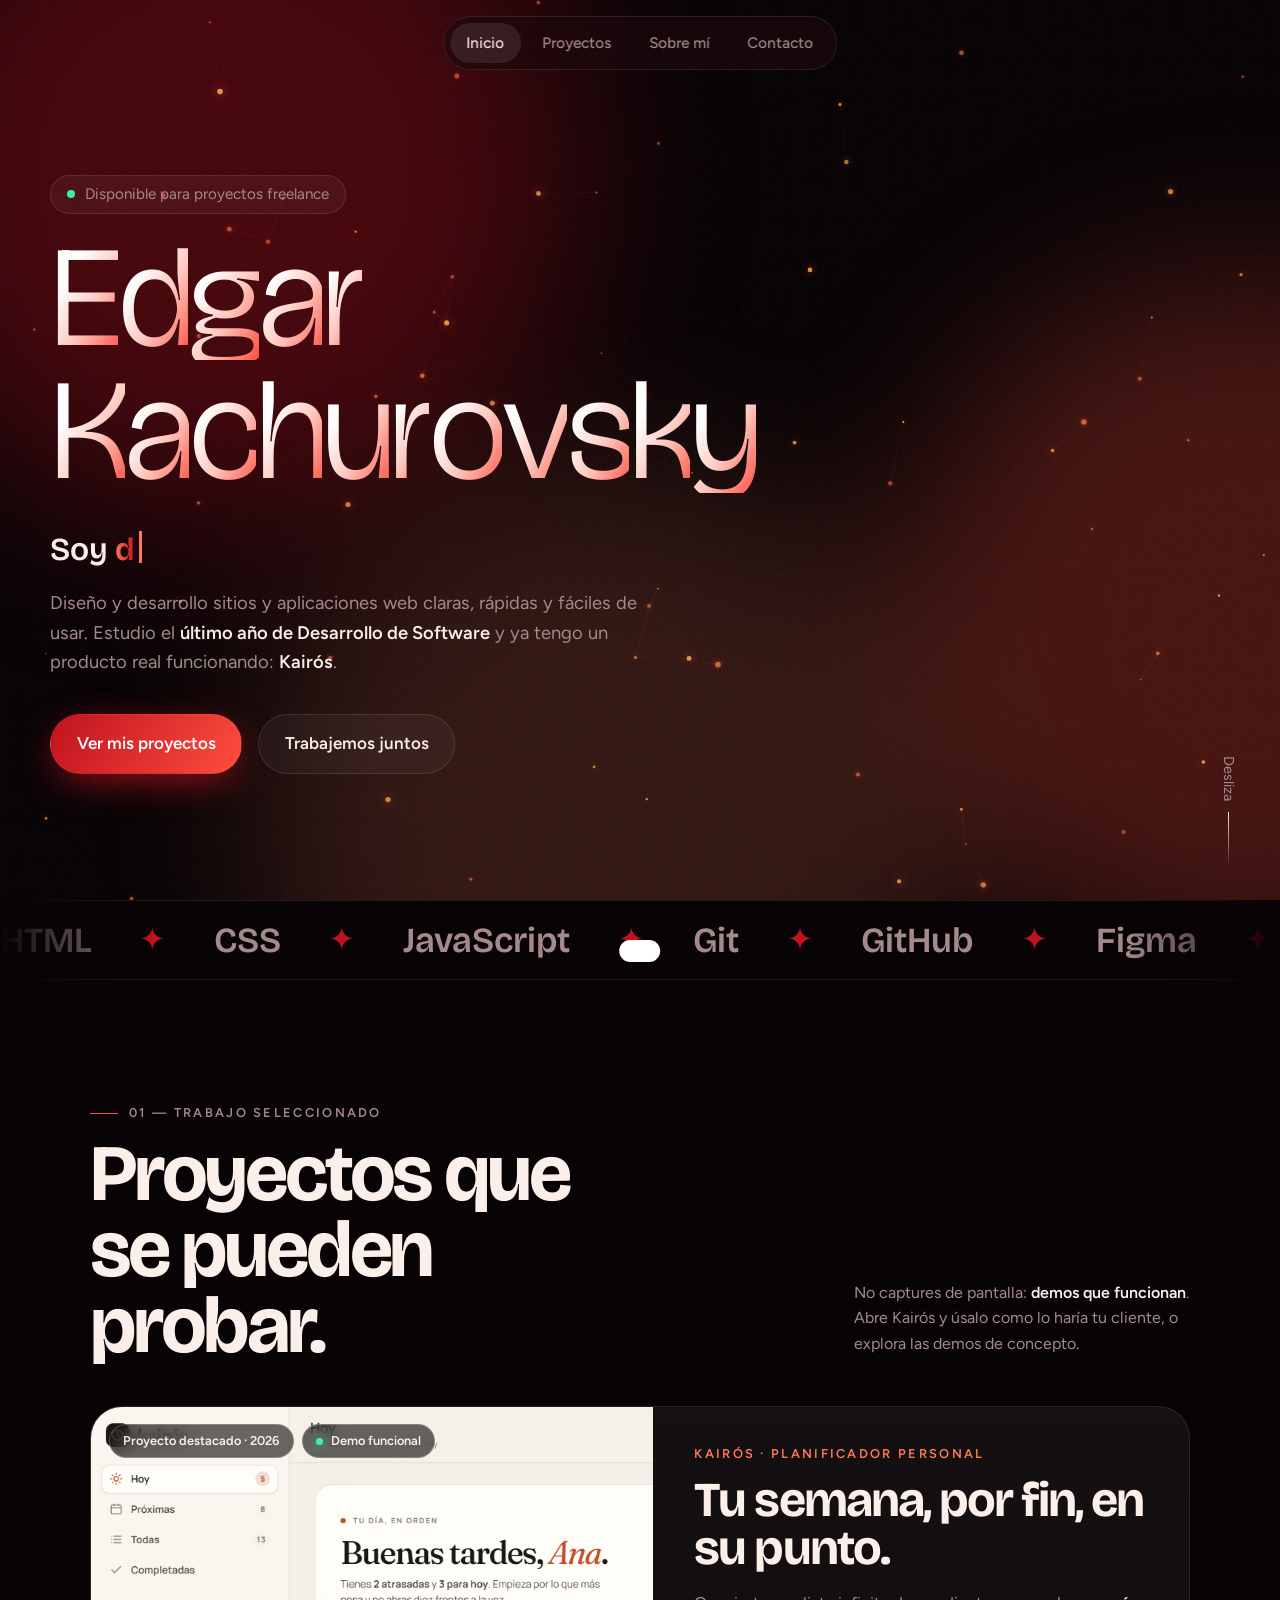
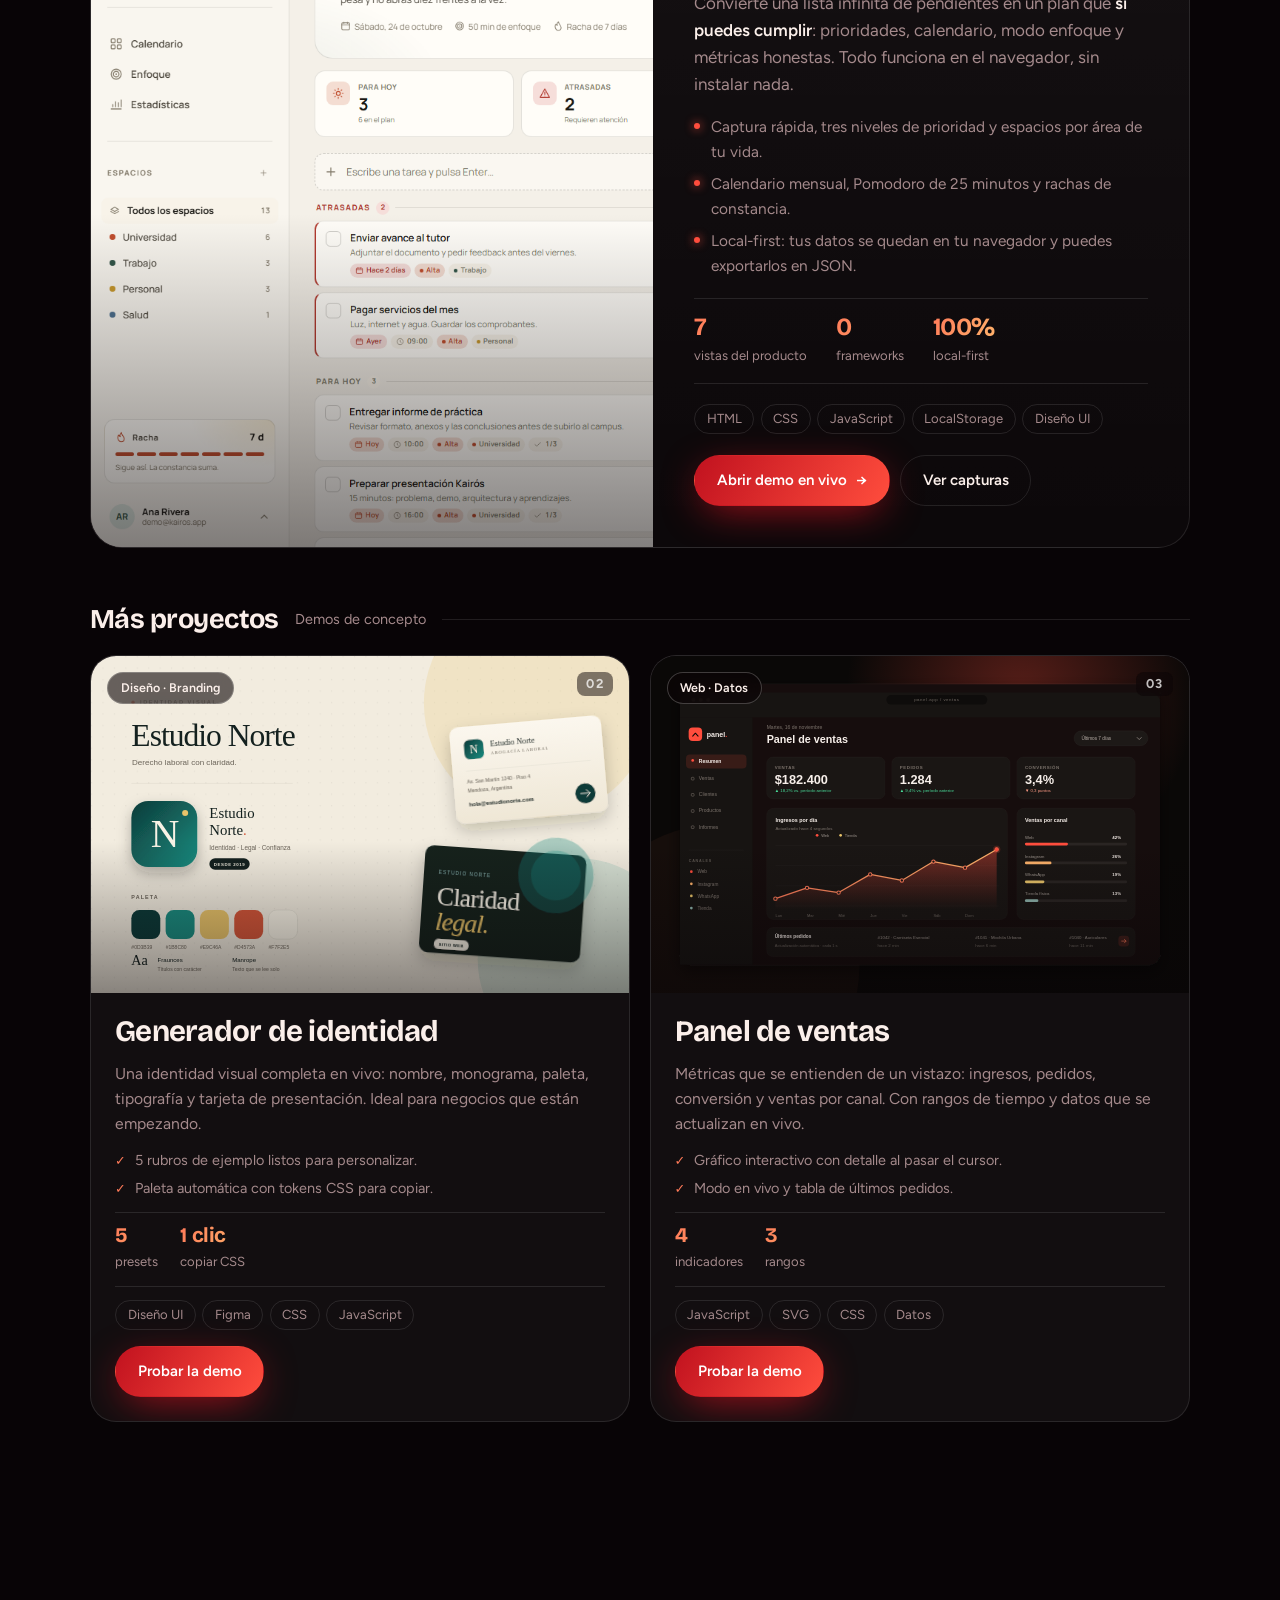
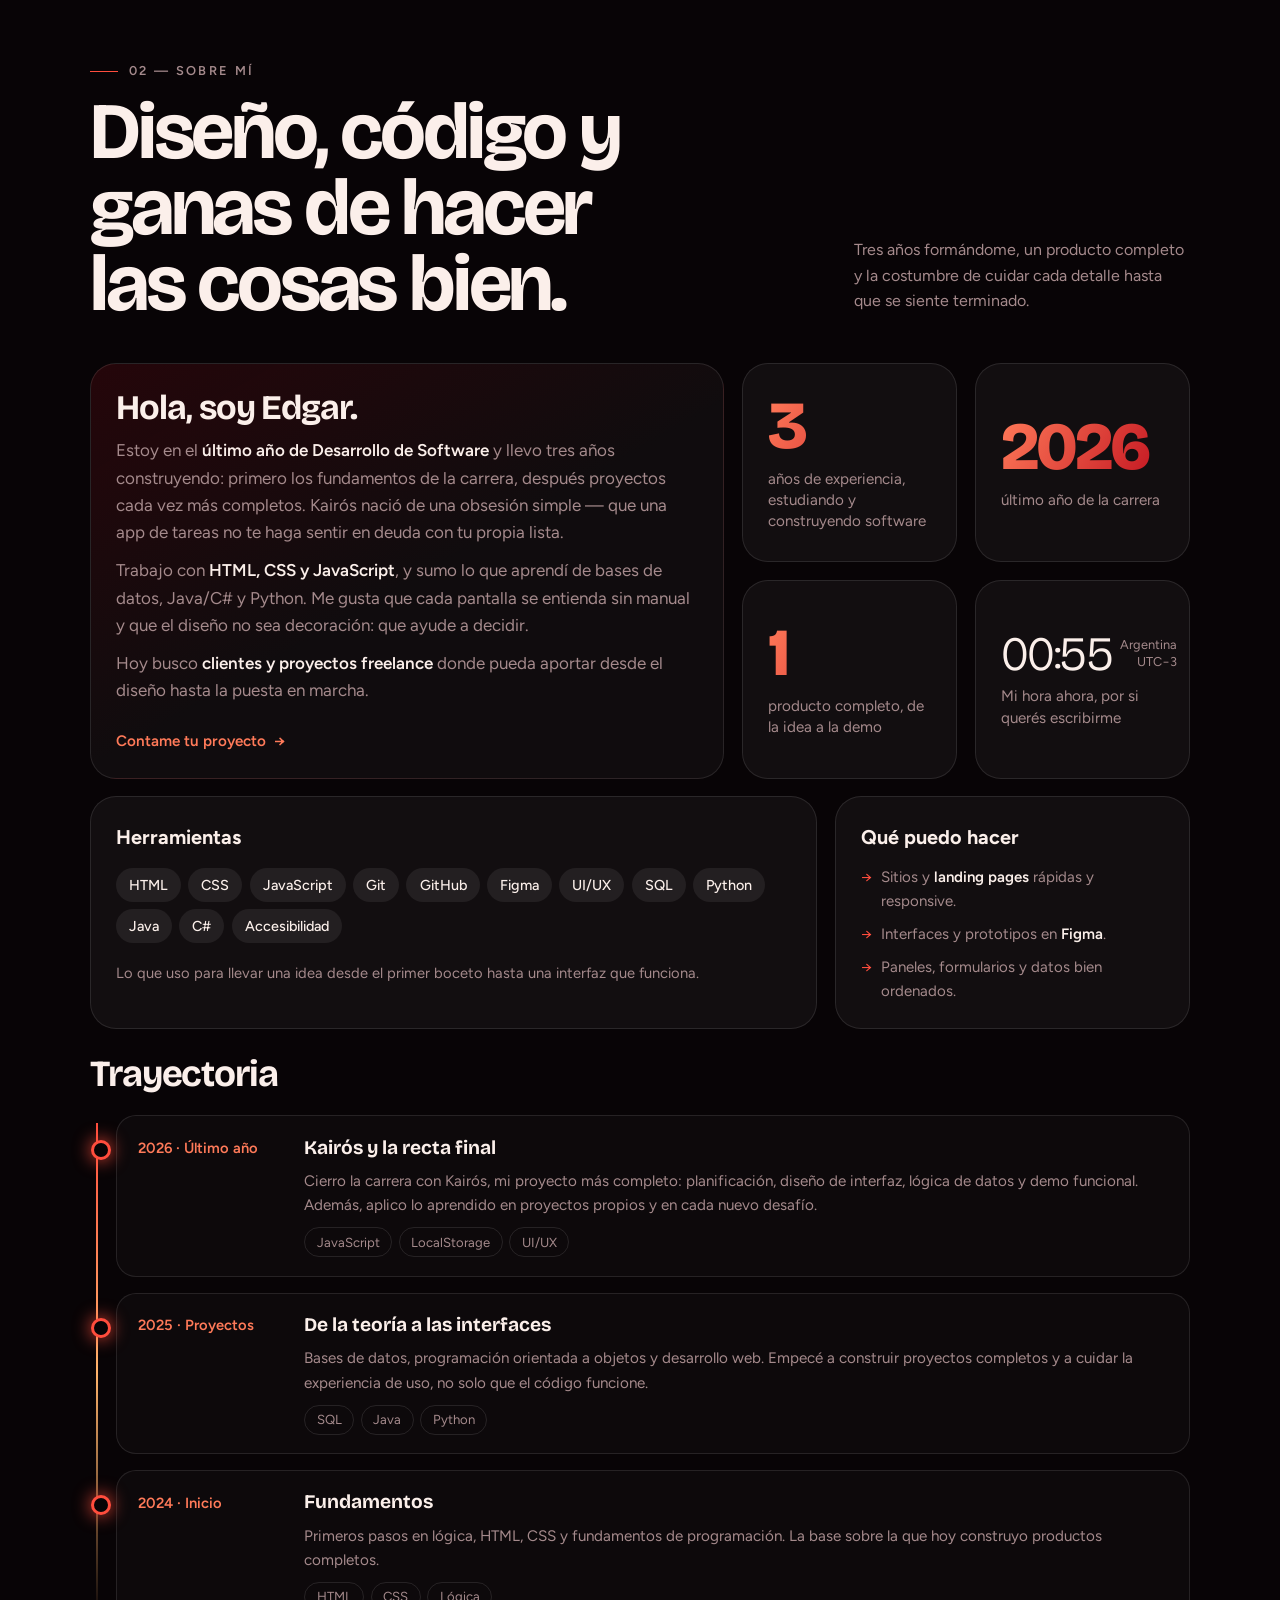
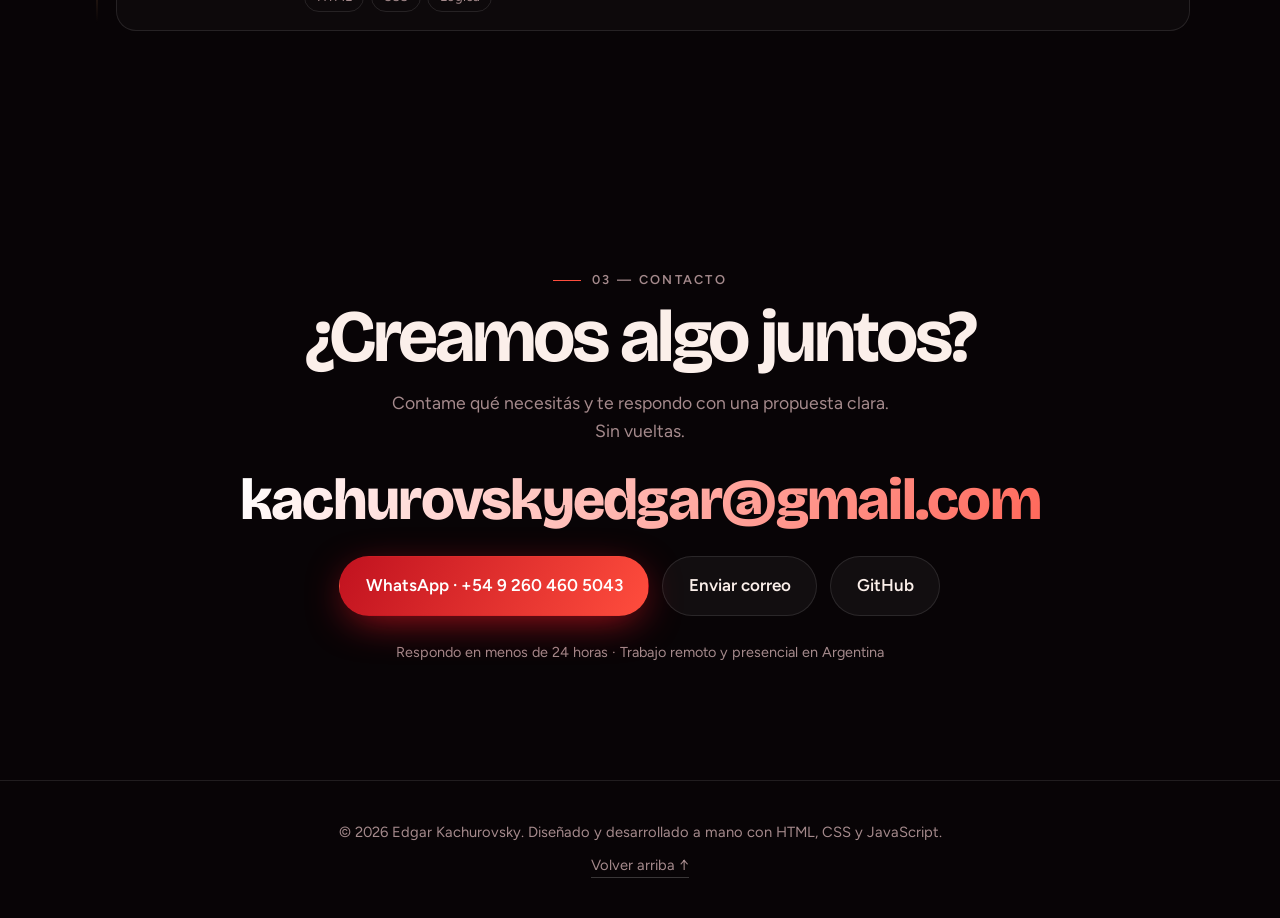
==== index.html @ 5ee9f829 "Portafolio de Edgar Kachurovsky con Kairos y demos interactivas" ====
<!DOCTYPE html>
<html lang="es">
<head>
<meta charset="utf-8">
<meta name="viewport" content="width=device-width, initial-scale=1">
<title>Edgar Kachurovsky — Desarrollo web y diseño de interfaces</title>
<meta name="description" content="Portafolio de Edgar Kachurovsky, estudiante del último año de Desarrollo de Software. Sitios, interfaces y productos web. Kairós: planificador personal con demo en vivo.">
<meta property="og:type" content="website">
<meta property="og:locale" content="es_AR">
<meta property="og:title" content="Edgar Kachurovsky — Desarrollo web y diseño de interfaces">
<meta property="og:description" content="Estudiante del último año de Desarrollo de Software. Kairós, un planificador personal con demo en vivo, y demos de diseño e interfaces.">
<meta name="twitter:card" content="summary_large_image">
<meta property="og:url" content="https://kachurovskyedgar.github.io/portafolio/">
<meta property="og:image" content="https://kachurovskyedgar.github.io/portafolio/proyectos/kairos/assets/img/app-hoy.png">
<meta property="og:image:alt" content="Captura de Kairós, el planificador personal de Edgar Kachurovsky">
<meta name="twitter:image" content="https://kachurovskyedgar.github.io/portafolio/proyectos/kairos/assets/img/app-hoy.png">
<link rel="canonical" href="https://kachurovskyedgar.github.io/portafolio/">
<link rel="icon" href="data:image/svg+xml,<svg xmlns=%22http://www.w3.org/2000/svg%22 viewBox=%220 0 100 100%22><text y=%22.9em%22 font-size=%2290%22>✦</text></svg>">
<link rel="preconnect" href="https://fonts.googleapis.com">
<link rel="preconnect" href="https://fonts.gstatic.com" crossorigin>
<link href="https://fonts.googleapis.com/css2?family=Bricolage+Grotesque:opsz,wght@12..96,200..800&family=Figtree:wght@400;500;600&display=swap" rel="stylesheet">
<script>document.documentElement.classList.add('js')</script>
<style>
:root{
  --bg:#080406; --ink:#FBEFEA; --muted:#A58A8C; --line:rgba(255,255,255,.1); --glass:rgba(255,255,255,.045);
  --violet:#C1121F; --coral:#FF4D3D; --cyan:#FF7A59; --amber:#FFB36B;
  --display:"Bricolage Grotesque",system-ui,sans-serif; --body:"Figtree",system-ui,sans-serif;
}
*{box-sizing:border-box;margin:0}
html{scroll-behavior:smooth}
body{background:var(--bg);color:var(--ink);font:400 1.0625rem/1.6 var(--body);-webkit-font-smoothing:antialiased;overflow-x:hidden}
a{color:inherit}
img{max-width:100%}
::selection{background:var(--violet);color:#fff}
:focus-visible{outline:2px solid var(--cyan);outline-offset:4px;border-radius:8px}
.wrap{max-width:1180px;margin:0 auto;padding:0 clamp(1.25rem,4vw,2.5rem)}

/* Fondo aurora que reacciona al ratón */
.aurora{position:fixed;inset:0;z-index:-1;overflow:hidden;pointer-events:none}
.aurora i{position:absolute;width:55vmax;height:55vmax;border-radius:50%;filter:blur(90px);opacity:.34;animation:drift 22s ease-in-out infinite alternate}
.aurora i:nth-child(1){background:var(--violet);top:-20%;left:-10%;translate:calc(var(--px,0)*40px) calc(var(--py,0)*40px)}
.aurora i:nth-child(2){background:var(--coral);top:30%;right:-25%;animation-delay:-7s;opacity:.26;translate:calc(var(--px,0)*-60px) calc(var(--py,0)*-30px)}
.aurora i:nth-child(3){background:var(--cyan);bottom:-30%;left:20%;animation-delay:-14s;opacity:.18}
@keyframes drift{to{transform:translate(8vw,-6vh) scale(1.15) rotate(30deg)}}
.grain{position:fixed;inset:0;z-index:50;pointer-events:none;opacity:.05;background-image:url("data:image/svg+xml,%3Csvg xmlns='http://www.w3.org/2000/svg' width='160' height='160'%3E%3Cfilter id='n'%3E%3CfeTurbulence baseFrequency='.9' numOctaves='2'/%3E%3C/filter%3E%3Crect width='100%25' height='100%25' filter='url(%23n)'/%3E%3C/svg%3E")}
#bar{position:fixed;top:0;left:0;height:3px;width:100%;transform-origin:0 50%;transform:scaleX(0);background:linear-gradient(90deg,var(--violet),var(--coral),var(--amber));z-index:60}
#bg{position:fixed;inset:0;width:100%;height:100%;z-index:-1;pointer-events:none}

/* Navegación */
nav{position:fixed;top:16px;left:50%;translate:-50% 0;z-index:40;display:flex;gap:.25rem;padding:.35rem;border-radius:99px;background:rgba(28,9,13,.65);backdrop-filter:blur(16px);border:1px solid var(--line)}
nav a{padding:.5rem 1.05rem;border-radius:99px;text-decoration:none;color:var(--muted);font-weight:500;font-size:.95rem;transition:color .2s,background .2s}
nav a:hover,nav a.on{color:var(--ink);background:rgba(255,255,255,.09)}

/* Hero */
.hero{min-height:100svh;display:flex;flex-direction:column;justify-content:center;padding:7rem 0 4rem}
.status{width:max-content;display:flex;align-items:center;gap:.6rem;padding:.4rem 1rem;border:1px solid var(--line);border-radius:99px;background:var(--glass);font-size:.95rem;color:var(--muted)}
.status i{width:8px;height:8px;border-radius:50%;background:#3DF2A1;animation:ping 2s infinite}
@keyframes ping{0%{box-shadow:0 0 0 0 rgba(61,242,161,.6)}100%{box-shadow:0 0 0 10px rgba(61,242,161,0)}}
.name{margin:1.5rem 0;font:300 clamp(3.2rem,11.2vw,10.5rem)/.85 var(--display);letter-spacing:-.05em;user-select:none}
.name .row{display:block;overflow:hidden;padding-bottom:.08em}
.name .ch{display:inline-block;font-variation-settings:"wght" 300;transform:translateY(105%);animation:up .9s cubic-bezier(.2,.9,.2,1) forwards;animation-delay:calc(var(--i)*55ms + .15s);background:linear-gradient(120deg,#fff 30%,#FFC9C0 60%,var(--coral));-webkit-background-clip:text;background-clip:text;color:transparent}
@keyframes up{to{transform:none}}
.role{font:600 clamp(1.25rem,3vw,2rem)/1.3 var(--display);min-height:1.4em}
.role em{font-style:normal;background:linear-gradient(90deg,var(--cyan),var(--violet));-webkit-background-clip:text;background-clip:text;color:transparent}
.role::after{content:"";display:inline-block;width:3px;height:1em;margin-left:4px;vertical-align:-.12em;background:var(--cyan);animation:blink 1s steps(2) infinite}
@keyframes blink{50%{opacity:0}}
.lead{max-width:38rem;margin-top:1rem;color:var(--muted);font-size:1.15rem}
.lead b{color:var(--ink);font-weight:600}
.cta{display:flex;flex-wrap:wrap;gap:1rem;margin-top:2.25rem}
.btn{display:inline-flex;align-items:center;justify-content:center;gap:.6rem;padding:.95rem 1.6rem;border-radius:99px;font:inherit;font-weight:600;text-decoration:none;border:1px solid var(--line);background:var(--glass);color:var(--ink);cursor:pointer;transition:background .25s,border-color .25s,filter .25s;will-change:transform}
.btn.main{background:linear-gradient(120deg,var(--violet),var(--coral));border-color:transparent;color:#fff;box-shadow:0 10px 40px -10px var(--violet)}
.btn.ghost{background:none}
.btn:hover{border-color:rgba(255,255,255,.4)}
.btn.main:hover{filter:brightness(1.12)}
.scroll{position:absolute;bottom:2rem;right:clamp(1.25rem,4vw,2.5rem);writing-mode:vertical-rl;color:var(--muted);font-size:.9rem;display:flex;align-items:center;gap:.7rem}
.scroll::after{content:"";width:1px;height:56px;background:linear-gradient(var(--ink),transparent);animation:fall 2s infinite}
@keyframes fall{0%{transform:scaleY(0);transform-origin:top}50%{transform:scaleY(1);transform-origin:top}51%{transform-origin:bottom}100%{transform:scaleY(0);transform-origin:bottom}}

/* Cinta de habilidades */
.marquee{overflow:hidden;border-block:1px solid var(--line);padding:1.1rem 0;mask-image:linear-gradient(90deg,transparent,#000 12%,#000 88%,transparent)}
.track{display:flex;gap:3rem;width:max-content;animation:run 32s linear infinite;font:600 clamp(1.4rem,3vw,2.2rem) var(--display);color:var(--muted)}
.track span{display:flex;align-items:center;gap:3rem;transition:color .2s}
.track span::after{content:"✦";color:var(--violet);font-size:.9em}
.marquee:hover .track{animation-play-state:paused}
.track span:hover{color:var(--ink)}
@keyframes run{to{transform:translateX(-50%)}}

/* Secciones y revelado */
section{padding:clamp(4rem,9vw,7.5rem) 0}
h2{font:700 clamp(2.4rem,7vw,5rem)/.95 var(--display);letter-spacing:-.04em}
h2 small{display:block;font:400 1.1rem/1.6 var(--body);letter-spacing:0;color:var(--muted);margin-top:1rem;max-width:32rem}
.sec-head{display:flex;justify-content:space-between;align-items:flex-end;gap:2rem 3rem;flex-wrap:wrap}
.sec-head h2{max-width:34rem}
.kicker{display:inline-flex;align-items:center;gap:.7rem;margin-bottom:1rem;font:600 .8rem/1 var(--body);letter-spacing:.18em;text-transform:uppercase;color:var(--muted)}
.kicker::before{content:"";width:28px;height:1px;background:var(--coral)}
.sec-note{max-width:21rem;color:var(--muted);font-size:1rem;padding-bottom:.5rem}
.sec-note b{color:var(--ink);font-weight:600}
.js .rv{opacity:0;transform:translateY(34px) scale(.98);transition:opacity .8s cubic-bezier(.2,.8,.2,1) calc(var(--i,0)*90ms),transform .8s cubic-bezier(.2,.8,.2,1) calc(var(--i,0)*90ms)}
.js .rv.in{opacity:1;transform:none}

/* Tarjetas base */
.card{position:relative;border-radius:26px;border:1px solid var(--line);background:var(--glass);overflow:hidden;padding:1.6rem;display:flex;flex-direction:column;gap:.7rem;transition:border-color .3s,transform .15s ease-out}
.card::before{content:"";position:absolute;inset:0;background:radial-gradient(420px circle at var(--mx,50%) var(--my,50%),rgba(193,18,31,.28),transparent 60%);opacity:0;transition:opacity .35s;pointer-events:none}
.card:hover{border-color:rgba(255,255,255,.26)}
.card:hover::before{opacity:1}
.card.tilt{transform:perspective(900px) rotateX(var(--rx,0deg)) rotateY(var(--ry,0deg))}

/* Proyecto destacado */
.featured{display:grid;grid-template-columns:1.05fr 1fr;margin-top:2.6rem;border:1px solid var(--line);border-radius:32px;overflow:hidden;background:linear-gradient(180deg,rgba(255,255,255,.055),rgba(255,255,255,.018))}
.f-media{position:relative;overflow:hidden;min-height:560px;background:#1a0b0e}
.f-media img{position:absolute;inset:0;width:100%;height:100%;object-fit:cover;object-position:top left;transition:transform 1.1s cubic-bezier(.2,.8,.2,1)}
.featured:hover .f-media img{transform:scale(1.035)}
.f-media::after{content:"";position:absolute;inset:0;background:linear-gradient(180deg,rgba(8,4,6,0) 55%,rgba(8,4,6,.5));pointer-events:none}
.f-top{position:absolute;z-index:2;top:1.1rem;left:1.1rem;display:flex;gap:.5rem;flex-wrap:wrap}
.badge{display:inline-flex;align-items:center;gap:.45rem;padding:.34rem .85rem;border-radius:99px;font-size:.8rem;font-weight:600;background:rgba(8,4,6,.6);backdrop-filter:blur(10px);border:1px solid rgba(255,255,255,.22)}
.badge.live::before{content:"";width:7px;height:7px;border-radius:50%;background:#3DF2A1;box-shadow:0 0 12px #3DF2A1}
.f-body{padding:clamp(1.6rem,3.2vw,3rem);display:flex;flex-direction:column;justify-content:center;gap:1.05rem}
.f-kicker{font:600 .8rem/1 var(--body);letter-spacing:.18em;text-transform:uppercase;color:var(--cyan)}
.f-body h3{font:700 clamp(2rem,3.8vw,3.1rem)/.98 var(--display);letter-spacing:-.04em}
.f-lead{color:var(--muted)}
.f-lead b{color:var(--ink);font-weight:600}
.f-list{list-style:none;padding:0;display:grid;gap:.5rem;font-size:.96rem;color:var(--muted)}
.f-list li{display:flex;gap:.65rem;align-items:flex-start}
.f-list li::before{content:"";flex:none;width:6px;height:6px;border-radius:50%;background:var(--coral);margin-top:.5rem;box-shadow:0 0 10px var(--coral)}
.met{display:flex;gap:1.8rem;flex-wrap:wrap;padding:.9rem 0;border-block:1px solid var(--line);margin:.2rem 0}
.met b{display:block;font:700 1.55rem/1.1 var(--display);letter-spacing:-.02em;background:linear-gradient(120deg,var(--cyan),var(--amber));-webkit-background-clip:text;background-clip:text;color:transparent}
.met small{color:var(--muted);font-size:.82rem}
.tags{display:flex;flex-wrap:wrap;gap:.4rem}
.tags span{font-size:.82rem;padding:.22rem .72rem;border-radius:99px;border:1px solid var(--line);color:var(--muted)}
.acts{display:flex;flex-wrap:wrap;gap:.6rem;margin-top:.3rem}
.acts .btn{padding:.78rem 1.35rem;font-size:.94rem}

/* Más proyectos */
.more-head{display:flex;align-items:center;gap:1rem;margin:3.6rem 0 0}
.more-head h3{font:700 clamp(1.3rem,2.4vw,1.7rem)/1 var(--display);letter-spacing:-.02em;white-space:nowrap}
.more-head span{color:var(--muted);font-size:.9rem;white-space:nowrap}
.more-head::after{content:"";flex:1;height:1px;background:var(--line)}
.grid2{display:grid;grid-template-columns:1fr 1fr;gap:1.2rem;margin-top:1.4rem}
.pj{padding:0;gap:0}
.ph{position:relative;aspect-ratio:16/10;overflow:hidden;background:#141013}
.ph img{position:absolute;inset:0;width:100%;height:100%;object-fit:cover;object-position:top left;transition:transform .9s cubic-bezier(.2,.8,.2,1)}
.card:hover .ph img{transform:scale(1.05)}
.ph::after{content:"";position:absolute;inset:0;background:linear-gradient(180deg,rgba(8,4,6,0) 55%,rgba(8,4,6,.45));pointer-events:none}
.chip{position:absolute;z-index:1;top:1rem;left:1rem;padding:.3rem .8rem;border-radius:99px;font-size:.78rem;font-weight:600;background:rgba(10,4,6,.6);backdrop-filter:blur(10px);border:1px solid rgba(255,255,255,.22)}
.num{position:absolute;z-index:1;top:1rem;right:1rem;font:700 .8rem/1 var(--body);letter-spacing:.1em;color:rgba(255,255,255,.75);padding:.35rem .6rem;border-radius:8px;background:rgba(10,4,6,.5);backdrop-filter:blur(8px)}
.pb{padding:1.4rem 1.5rem 1.55rem;display:flex;flex-direction:column;gap:.8rem;flex:1}
.pb h3{font:700 clamp(1.4rem,2.4vw,1.85rem)/1.1 var(--display);letter-spacing:-.025em}
.pb p{color:var(--muted);font-size:.98rem}
.feat{list-style:none;padding:0;display:grid;gap:.3rem;font-size:.9rem;color:var(--muted)}
.feat li{display:flex;gap:.55rem}
.feat li::before{content:"✓";color:var(--cyan);font-weight:700;font-size:.8rem;margin-top:.15rem}
.pb .met{padding:.7rem 0;gap:1.4rem;margin:0}
.pb .met b{font-size:1.3rem}
.pb .acts{margin-top:auto;padding-top:.2rem}

/* Sobre mí */
.about{display:grid;grid-template-columns:repeat(12,1fr);gap:1.1rem;margin-top:2.6rem;align-items:stretch}
.intro-card{grid-column:span 7}
.stat-stack{grid-column:span 5;display:grid;grid-template-columns:1fr 1fr;grid-auto-rows:1fr;gap:1.1rem}
.tools-card{grid-column:span 8}
.services-card{grid-column:span 4}
.timeline-wrap{grid-column:span 12}
.about .card{padding:1.55rem}
.intro-card{background:linear-gradient(150deg,rgba(193,18,31,.16),rgba(255,255,255,.035) 52%)}
.intro-card h3{font:700 clamp(1.55rem,2.8vw,2.15rem)/1.08 var(--display);letter-spacing:-.03em}
.intro-card p{color:var(--muted)}
.intro-card p b{color:var(--ink);font-weight:600}
.link-arrow{display:inline-flex;align-items:center;gap:.5rem;margin-top:auto;padding-top:.8rem;font-weight:600;text-decoration:none;font-size:.95rem;color:var(--cyan)}
.link-arrow:hover{gap:.9rem}
.stat{justify-content:center;gap:.2rem;min-height:150px}
.big-num{font:800 clamp(2.8rem,5.5vw,4.2rem)/1 var(--display);letter-spacing:-.05em;background:linear-gradient(120deg,var(--cyan),var(--violet));-webkit-background-clip:text;background-clip:text;color:transparent}
.stat p{color:var(--muted);font-size:.95rem;line-height:1.4;margin-top:.35rem}
.clock{font:300 clamp(2.1rem,4vw,3rem)/1 var(--display);font-variant-numeric:tabular-nums;letter-spacing:-.03em}
.clock-head{display:flex;justify-content:space-between;align-items:center;gap:.5rem}
.city{font-size:.8rem;color:var(--muted);text-align:right;line-height:1.3}
.chips{display:flex;flex-wrap:wrap;gap:.45rem;margin-top:.2rem}
.chips span{padding:.34rem .82rem;border-radius:99px;background:rgba(255,255,255,.07);font-weight:500;font-size:.9rem;transition:background .2s,transform .2s}
.chips span:hover{background:var(--violet);transform:translateY(-3px) rotate(-2deg)}
.can-do{list-style:none;padding:0;display:grid;gap:.55rem;font-size:.94rem;color:var(--muted)}
.can-do li{position:relative;padding-left:1.25rem}
.can-do li b{color:var(--ink);font-weight:600}
.can-do li::before{content:"→";color:var(--coral);position:absolute;left:0;top:0}
.tl{position:relative;display:grid;gap:1rem;margin-top:1.4rem;padding-left:1.6rem}
.tl::before{content:"";position:absolute;left:6px;top:8px;bottom:8px;width:2px;background:linear-gradient(var(--coral),var(--amber),transparent)}
.tli{position:relative;display:grid;grid-template-columns:150px 1fr;gap:1rem;padding:1.15rem 1.35rem;border-radius:20px;border:1px solid var(--line);background:rgba(255,255,255,.025);transition:border-color .3s,transform .3s}
.tli::before{content:"";position:absolute;left:-1.6rem;top:1.5rem;width:14px;height:14px;border-radius:50%;background:var(--bg);border:3px solid var(--coral);box-shadow:0 0 18px var(--coral)}
.tli:hover{transform:translateX(6px);border-color:var(--coral)}
.tli time{color:var(--cyan);font-weight:600;padding-top:.15rem;font-size:.92rem}
.tli b{font:700 1.2rem/1.2 var(--display)}
.tli p{color:var(--muted);margin:.45rem 0 0;font-size:.95rem}
.tli .tags{margin-top:.6rem}

/* Contacto */
.contact{text-align:center}
.contact .kicker{justify-content:center}
.contact h2{font-size:clamp(2.2rem,6vw,4.6rem)}
.mail{position:relative;display:inline-block;margin:1.5rem 0;font:800 clamp(1.25rem,4.6vw,3.6rem)/1.1 var(--display);letter-spacing:-.03em;text-decoration:none;word-break:break-all;background:linear-gradient(120deg,#fff,var(--coral) 60%,var(--amber));-webkit-background-clip:text;background-clip:text;color:transparent;background-size:200% 100%;background-position:0 0;transition:background-position .6s}
.mail:hover{background-position:100% 0}
.social{display:flex;justify-content:center;flex-wrap:wrap;gap:.8rem}
.availability{margin-top:1.6rem;font-size:.9rem;color:var(--muted)}

#toast{position:fixed;bottom:28px;left:50%;translate:-50% 90px;padding:.7rem 1.3rem;border-radius:99px;background:#fff;color:#080406;font-weight:600;transition:translate .4s cubic-bezier(.2,1.2,.3,1);z-index:80;max-width:90vw;text-align:center}
#toast.show{translate:-50% 0}
footer{padding:2.5rem 0;border-top:1px solid var(--line);color:var(--muted);text-align:center;font-size:.92rem;display:flex;flex-direction:column;gap:.6rem;align-items:center}
footer a{text-decoration:none;border-bottom:1px solid rgba(255,255,255,.2)}
footer a:hover{color:var(--ink)}

/* Modales */
dialog.sheet{width:min(1060px,94vw);max-height:90vh;margin:auto;padding:0;border:1px solid var(--line);border-radius:28px;background:rgba(16,6,9,.975);color:var(--ink);overflow:auto;box-shadow:0 40px 120px -20px #000,0 0 90px -35px var(--violet)}
dialog.sheet::backdrop{background:rgba(5,2,3,.74);backdrop-filter:blur(8px)}
dialog.sheet[open]{animation:pop .45s cubic-bezier(.2,1,.3,1)}
@keyframes pop{from{opacity:0;transform:translateY(30px) scale(.96)}}
dialog.sheet.gallery{width:min(1180px,94vw)}
.x{position:sticky;top:14px;float:right;margin:14px 14px 0 0;width:40px;height:40px;border-radius:50%;border:1px solid var(--line);background:var(--glass);color:var(--ink);cursor:pointer;font-size:1rem;z-index:3;transition:background .2s,transform .3s}
.x:hover{background:var(--violet);transform:rotate(90deg)}
.dm{padding:clamp(1.2rem,3vw,2.2rem);clear:both}
.dm h3{font:700 clamp(1.6rem,3vw,2.2rem)/1.1 var(--display);letter-spacing:-.03em}
.dm h3 em{font-style:normal;color:var(--coral)}
.hint{color:var(--muted);margin:.35rem 0 1.3rem;font-size:.97rem}
.hint b{color:var(--ink)}
.dm button{font:inherit;color:inherit;cursor:pointer}
.two{display:grid;grid-template-columns:1.35fr .9fr;gap:1.1rem}
.side,.panel{border:1px solid var(--line);border-radius:20px;padding:1.1rem;background:rgba(255,255,255,.03)}
.panel-title{font:600 1rem/1.2 var(--display);letter-spacing:-.01em}
.lbl{display:block;margin:.75rem 0 .35rem;color:var(--muted);font-size:.88rem}
.lbl:first-child{margin-top:0}
.fld{width:100%;padding:.72rem .9rem;border-radius:13px;border:1px solid var(--line);background:rgba(255,255,255,.05);color:var(--ink);font:inherit;font-size:.95rem}
.fld:focus{outline:2px solid var(--cyan);outline-offset:1px}
.opts{display:flex;gap:.4rem;flex-wrap:wrap}
.opts button{padding:.42rem .85rem;border-radius:99px;border:1px solid var(--line);background:none;font-size:.86rem;transition:background .2s,color .2s,border-color .2s}
.opts button:hover{border-color:rgba(255,255,255,.4)}
.opts button.on{background:var(--ink);color:var(--bg);border-color:transparent}
.hue{width:100%;height:12px;border-radius:9px;appearance:none;background:linear-gradient(90deg,hsl(0 75% 50%),hsl(60 75% 50%),hsl(120 75% 50%),hsl(180 75% 50%),hsl(240 75% 50%),hsl(300 75% 50%),hsl(360 75% 50%))}
.hue::-webkit-slider-thumb{appearance:none;width:24px;height:24px;border-radius:50%;background:#fff;border:3px solid var(--bg);cursor:pointer}
.hue::-moz-range-thumb{width:20px;height:20px;border-radius:50%;background:#fff;border:3px solid var(--bg);cursor:pointer}

/* Demo de marca */
.brand-grid{display:grid;grid-template-columns:minmax(0,.95fr) minmax(0,1.05fr);gap:1.1rem}
.brand-preview{border-radius:20px;padding:1.35rem;display:flex;flex-direction:column;gap:.9rem;min-height:100%;transition:background .35s,color .35s;border:1px solid rgba(0,0,0,.1)}
.bp-top{display:flex;align-items:center;gap:.8rem}
.bp-mark{width:54px;height:54px;display:grid;place-items:center;font:700 1.7rem/1 var(--display);color:#fff;flex:none;transition:border-radius .35s,clip-path .35s,background .35s}
.bp-name{font:700 1.3rem/1.1 var(--display);letter-spacing:-.02em}
.bp-tag{font-size:.83rem;opacity:.72;margin-top:.15rem}
.bp-card{position:relative;border-radius:16px;padding:1.05rem 1.15rem;min-height:140px;display:flex;flex-direction:column;justify-content:space-between;overflow:hidden;transition:background .35s;color:#fff}
.bp-card::after{content:"";position:absolute;width:150px;height:150px;border-radius:50%;right:-45px;top:-50px;background:rgba(255,255,255,.16)}
.bp-card b{font:700 1.15rem/1.2 var(--display);letter-spacing:-.01em;position:relative}
.bp-card small{font-size:.72rem;letter-spacing:.12em;text-transform:uppercase;opacity:.8;position:relative}
.bp-card span{font-size:.82rem;opacity:.85;position:relative}
.bp-foot{display:flex;justify-content:space-between;align-items:center;gap:.6rem;margin-top:auto;font-size:.78rem;opacity:.85}
.sw{display:flex;gap:.55rem;flex-wrap:wrap}
.sw button{display:flex;flex-direction:column;align-items:flex-start;gap:.3rem;background:none;border:0;padding:0;font-size:.68rem;letter-spacing:.02em;color:inherit;opacity:.9}
.sw i{width:46px;height:46px;border-radius:12px;border:1px solid rgba(0,0,0,.14);display:block;transition:transform .2s}
.sw button:hover i{transform:translateY(-3px)}
.brand-actions{display:flex;gap:.6rem;flex-wrap:wrap;margin-top:1rem}
.brand-actions .btn{padding:.7rem 1.1rem;font-size:.9rem}

/* Demo de dashboard */
.kpis{display:grid;grid-template-columns:repeat(4,1fr);gap:.65rem}
.kpi{padding:.85rem .9rem;border-radius:16px;border:1px solid var(--line);background:rgba(255,255,255,.03)}
.kpi small{color:var(--muted);font-size:.74rem;display:block;letter-spacing:.03em}
.kpi b{display:block;font:700 clamp(1.15rem,2.2vw,1.6rem)/1.25 var(--display);font-variant-numeric:tabular-nums;letter-spacing:-.02em;margin:.2rem 0 .1rem}
.kpi em{font-style:normal;font-size:.73rem;color:#4ADE9B}
.kpi em.down{color:#FF8B7A}
.chart-wrap{position:relative;margin-top:.6rem}
.chart{width:100%;height:auto;display:block;touch-action:none;cursor:crosshair}
.tip{position:absolute;top:0;left:0;transform:translate(-50%,-108%);pointer-events:none;padding:.4rem .6rem;border-radius:10px;background:#F7EFEA;color:#14080B;font-size:.76rem;font-weight:600;white-space:nowrap;opacity:0;transition:opacity .15s;box-shadow:0 8px 24px rgba(0,0,0,.4)}
.tip.show{opacity:1}
.flow-head{display:flex;justify-content:space-between;align-items:center;gap:.6rem;flex-wrap:wrap;margin-bottom:.7rem}
.live-btn{display:inline-flex;align-items:center;gap:.45rem;padding:.35rem .8rem;border-radius:99px;border:1px solid var(--line);background:none;font-size:.8rem}
.live-btn i{width:7px;height:7px;border-radius:50%;background:#3DF2A1;box-shadow:0 0 10px #3DF2A1;animation:ping 2s infinite}
.live-btn.off i{background:#7c6a6c;box-shadow:none;animation:none}
.bars{display:grid;gap:.7rem;margin-top:.6rem}
.bar{display:grid;grid-template-columns:86px 1fr 42px;gap:.6rem;align-items:center;font-size:.8rem;color:var(--muted)}
.bar span{display:block;height:8px;border-radius:9px;background:var(--line);overflow:hidden}
.bar i{display:block;height:100%;width:0;border-radius:9px;background:linear-gradient(90deg,var(--violet),var(--amber));transition:width .7s cubic-bezier(.2,.9,.2,1)}
.bar b{font-weight:600;color:var(--ink);text-align:right;font-variant-numeric:tabular-nums}
.tbl{width:100%;border-collapse:collapse;font-size:.85rem}
.tbl th{text-align:left;color:var(--muted);font-weight:500;font-size:.7rem;letter-spacing:.08em;text-transform:uppercase;padding:.4rem 0}
.tbl td{padding:.55rem 0;border-top:1px solid var(--line);vertical-align:middle}
.tbl td.num-col{text-align:right;font-variant-numeric:tabular-nums;white-space:nowrap}
.pill{display:inline-block;padding:.12rem .55rem;border-radius:99px;font-size:.7rem;font-weight:600}
.pill.ok{background:rgba(74,222,155,.16);color:#7BEBC0}
.pill.wait{background:rgba(255,179,107,.16);color:var(--amber)}
.pill.new{background:rgba(255,77,61,.16);color:#FF9B85}
.dash-grid{display:grid;grid-template-columns:1.55fr .95fr;gap:1rem;margin-top:1rem}
.sub{font-size:.8rem;color:var(--muted)}

/* Galería Kairós */
.gal-main{border-radius:18px;border:1px solid var(--line);overflow:hidden;background:#0d0709}
.gal-main img{width:100%;display:block;aspect-ratio:16/10;object-fit:cover;object-position:top left}
.gal-thumbs{display:flex;gap:.55rem;margin-top:.6rem;overflow-x:auto;padding-bottom:.35rem;scrollbar-width:thin}
.gal-thumbs button{flex:0 0 120px;padding:0;border:1px solid var(--line);border-radius:11px;overflow:hidden;background:none;opacity:.55;transition:opacity .2s,border-color .2s}
.gal-thumbs button:hover{opacity:.85}
.gal-thumbs button.on{border-color:var(--coral);opacity:1}
.gal-thumbs img{width:100%;display:block;aspect-ratio:16/10;object-fit:cover;object-position:top left}
.gal-caption{display:flex;justify-content:space-between;gap:1rem;flex-wrap:wrap;margin-top:.7rem;color:var(--muted);font-size:.9rem}
.gal-caption b{color:var(--ink);font-weight:600}
.gal-text{margin-top:1.2rem;display:grid;grid-template-columns:1.3fr .7fr;gap:1rem}
.gal-text .f-list{font-size:.94rem}
.gal-side{display:flex;flex-direction:column;gap:.7rem;justify-content:center}
.gal-side .btn{padding:.72rem 1.1rem;font-size:.9rem;width:100%}
.gal-note{font-size:.82rem;color:var(--muted)}

@media (max-width:960px){
  .featured{grid-template-columns:1fr}
  .f-media{min-height:0;aspect-ratio:16/10}
  .grid2{grid-template-columns:1fr}
  .about{grid-template-columns:1fr 1fr}
  .intro-card,.stat-stack,.tools-card,.services-card,.timeline-wrap{grid-column:span 2}
  .brand-grid,.two,.dash-grid,.gal-text{grid-template-columns:1fr}
  .kpis{grid-template-columns:1fr 1fr}
  .tli{grid-template-columns:1fr;gap:.25rem}
  .tli::before{top:1.4rem}
}
@media (max-width:640px){
  nav a{padding:.45rem .65rem;font-size:.85rem}
  .scroll{display:none}
  .about{grid-template-columns:1fr}
  .intro-card,.stat-stack,.tools-card,.services-card,.timeline-wrap{grid-column:auto}
  .stat-stack{grid-template-columns:1fr}
  .stat{min-height:0}
  .met{gap:1.2rem}
  .sec-head{gap:1rem}
  .gal-thumbs button{flex-basis:96px}
}
@media (max-width:420px){
  .name{font-size:clamp(2.3rem,12.5vw,3rem)}
  nav a{padding:.42rem .5rem;font-size:.8rem}
  .hero{padding-top:6rem}
}
@media (prefers-reduced-motion:reduce){
  *,*::before,*::after{animation:none!important;transition:none!important}
  .js .rv,.name .ch{opacity:1;transform:none}
}
</style>
</head>
<body>
<div id="bar"></div><div class="grain"></div>
<div class="aurora" aria-hidden="true"><i></i><i></i><i></i></div>
<canvas id="bg" aria-hidden="true"></canvas>

<nav aria-label="Principal">
  <a href="#inicio" class="on">Inicio</a><a href="#proyectos">Proyectos</a><a href="#sobre-mi">Sobre mí</a><a href="#contacto">Contacto</a>
</nav>

<main id="inicio">
  <div class="wrap hero">
    <p class="status"><i></i>Disponible para proyectos freelance</p>
    <h1 class="name" id="name" aria-label="Edgar Kachurovsky"><span class="row" aria-hidden="true">Edgar</span><span class="row" aria-hidden="true">Kachurovsky</span></h1>
    <p class="role">Soy <em id="role">desarrollador web</em></p>
    <p class="lead">Diseño y desarrollo sitios y aplicaciones web claras, rápidas y fáciles de usar. Estudio el <b>último año de Desarrollo de Software</b> y ya tengo un producto real funcionando: <b>Kairós</b>.</p>
    <div class="cta">
      <a class="btn main mag" href="#proyectos">Ver mis proyectos</a>
      <a class="btn mag" href="#contacto">Trabajemos juntos</a>
    </div>
    <span class="scroll">Desliza</span>
  </div>

  <div class="marquee" aria-hidden="true"><div class="track" id="track"></div></div>

  <section id="proyectos"><div class="wrap">
    <div class="sec-head rv">
      <div>
        <span class="kicker">01 — Trabajo seleccionado</span>
        <h2>Proyectos que se pueden probar.</h2>
      </div>
      <p class="sec-note">No captures de pantalla: <b>demos que funcionan</b>. Abre Kairós y úsalo como lo haría tu cliente, o explora las demos de concepto.</p>
    </div>

    <article class="featured rv">
      <div class="f-media">
        <div class="f-top">
          <span class="badge">Proyecto destacado · 2026</span>
          <span class="badge live">Demo funcional</span>
        </div>
        <img src="proyectos/kairos/assets/img/app-hoy.png" alt="Vista Hoy de Kairós: tareas del día, racha y progreso" loading="lazy" decoding="async">
      </div>
      <div class="f-body">
        <span class="f-kicker">Kairós · Planificador personal</span>
        <h3>Tu semana, por fin, en su punto.</h3>
        <p class="f-lead">Convierte una lista infinita de pendientes en un plan que <b>sí puedes cumplir</b>: prioridades, calendario, modo enfoque y métricas honestas. Todo funciona en el navegador, sin instalar nada.</p>
        <ul class="f-list">
          <li>Captura rápida, tres niveles de prioridad y espacios por área de tu vida.</li>
          <li>Calendario mensual, Pomodoro de 25 minutos y rachas de constancia.</li>
          <li>Local-first: tus datos se quedan en tu navegador y puedes exportarlos en JSON.</li>
        </ul>
        <div class="met">
          <div><b>7</b><small>vistas del producto</small></div>
          <div><b>0</b><small>frameworks</small></div>
          <div><b>100%</b><small>local-first</small></div>
        </div>
        <div class="tags"><span>HTML</span><span>CSS</span><span>JavaScript</span><span>LocalStorage</span><span>Diseño UI</span></div>
        <div class="acts">
          <a class="btn main" href="proyectos/kairos/index.html" target="_blank" rel="noopener">Abrir demo en vivo <span aria-hidden="true">→</span></a>
          <button class="btn ghost" type="button" data-gallery="kairos">Ver capturas</button>
        </div>
      </div>
    </article>

    <div class="more-head rv"><h3>Más proyectos</h3><span>Demos de concepto</span></div>
    <div class="grid2">
      <article class="card tilt pj rv" style="--i:0">
        <div class="ph">
          <span class="chip">Diseño · Branding</span><span class="num">02</span>
          <img src="assets/img/branding-cover.svg" alt="Portada del generador de identidad visual con monograma, tarjeta y paleta de colores" loading="lazy" decoding="async">
        </div>
        <div class="pb">
          <h3>Generador de identidad</h3>
          <p>Una identidad visual completa en vivo: nombre, monograma, paleta, tipografía y tarjeta de presentación. Ideal para negocios que están empezando.</p>
          <ul class="feat">
            <li>5 rubros de ejemplo listos para personalizar.</li>
            <li>Paleta automática con tokens CSS para copiar.</li>
          </ul>
          <div class="met">
            <div><b>5</b><small>presets</small></div>
            <div><b>1 clic</b><small>copiar CSS</small></div>
          </div>
          <div class="tags"><span>Diseño UI</span><span>Figma</span><span>CSS</span><span>JavaScript</span></div>
          <div class="acts"><button class="btn main" type="button" data-demo="brand">Probar la demo</button></div>
        </div>
      </article>

      <article class="card tilt pj rv" style="--i:1">
        <div class="ph">
          <span class="chip">Web · Datos</span><span class="num">03</span>
          <img src="assets/img/dashboard-cover.svg" alt="Portada del panel de ventas con gráfico de ingresos y métricas" loading="lazy" decoding="async">
        </div>
        <div class="pb">
          <h3>Panel de ventas</h3>
          <p>Métricas que se entienden de un vistazo: ingresos, pedidos, conversión y ventas por canal. Con rangos de tiempo y datos que se actualizan en vivo.</p>
          <ul class="feat">
            <li>Gráfico interactivo con detalle al pasar el cursor.</li>
            <li>Modo en vivo y tabla de últimos pedidos.</li>
          </ul>
          <div class="met">
            <div><b>4</b><small>indicadores</small></div>
            <div><b>3</b><small>rangos</small></div>
          </div>
          <div class="tags"><span>JavaScript</span><span>SVG</span><span>CSS</span><span>Datos</span></div>
          <div class="acts"><button class="btn main" type="button" data-demo="dash">Probar la demo</button></div>
        </div>
      </article>
    </div>
  </div></section>

  <section id="sobre-mi"><div class="wrap">
    <div class="sec-head rv">
      <div>
        <span class="kicker">02 — Sobre mí</span>
        <h2>Diseño, código y ganas de hacer las cosas bien.</h2>
      </div>
      <p class="sec-note">Tres años formándome, un producto completo y la costumbre de cuidar cada detalle hasta que se siente terminado.</p>
    </div>

    <div class="about">
      <div class="card intro-card rv" style="--i:0">
        <h3>Hola, soy Edgar.</h3>
        <p>Estoy en el <b>último año de Desarrollo de Software</b> y llevo tres años construyendo: primero los fundamentos de la carrera, después proyectos cada vez más completos. Kairós nació de una obsesión simple — que una app de tareas no te haga sentir en deuda con tu propia lista.</p>
        <p>Trabajo con <b>HTML, CSS y JavaScript</b>, y sumo lo que aprendí de bases de datos, Java/C# y Python. Me gusta que cada pantalla se entienda sin manual y que el diseño no sea decoración: que ayude a decidir.</p>
        <p>Hoy busco <b>clientes y proyectos freelance</b> donde pueda aportar desde el diseño hasta la puesta en marcha.</p>
        <a class="link-arrow" href="#contacto">Contame tu proyecto <span aria-hidden="true">→</span></a>
      </div>

      <div class="stat-stack">
        <div class="card stat rv" style="--i:1">
          <span class="big-num" data-n="3">0</span>
          <p>años de experiencia, estudiando y construyendo software</p>
        </div>
        <div class="card stat rv" style="--i:2">
          <span class="big-num">2026</span>
          <p>último año de la carrera</p>
        </div>
        <div class="card stat rv" style="--i:3">
          <span class="big-num" data-n="1">0</span>
          <p>producto completo, de la idea a la demo</p>
        </div>
        <div class="card stat rv" style="--i:4">
          <div class="clock-head"><span class="clock" id="clock">--:--</span><span class="city">Argentina<br>UTC−3</span></div>
          <p>Mi hora ahora, por si querés escribirme</p>
        </div>
      </div>

      <div class="card tools-card rv" style="--i:0">
        <h3>Herramientas</h3>
        <div class="chips">
          <span>HTML</span><span>CSS</span><span>JavaScript</span><span>Git</span><span>GitHub</span><span>Figma</span><span>UI/UX</span><span>SQL</span><span>Python</span><span>Java</span><span>C#</span><span>Accesibilidad</span>
        </div>
        <p style="color:var(--muted);font-size:.92rem;margin-top:.5rem">Lo que uso para llevar una idea desde el primer boceto hasta una interfaz que funciona.</p>
      </div>

      <div class="card services-card rv" style="--i:1">
        <h3>Qué puedo hacer</h3>
        <ul class="can-do">
          <li>Sitios y <b>landing pages</b> rápidas y responsive.</li>
          <li>Interfaces y prototipos en <b>Figma</b>.</li>
          <li>Paneles, formularios y datos bien ordenados.</li>
        </ul>
      </div>

      <div class="timeline-wrap rv" style="--i:2">
        <h3 style="font:700 clamp(1.6rem,3.4vw,2.3rem)/1 var(--display);letter-spacing:-.03em;margin-top:.6rem">Trayectoria</h3>
        <div class="tl">
          <div class="tli">
            <time>2026 · Último año</time>
            <div>
              <b>Kairós y la recta final</b>
              <p>Cierro la carrera con Kairós, mi proyecto más completo: planificación, diseño de interfaz, lógica de datos y demo funcional. Además, aplico lo aprendido en proyectos propios y en cada nuevo desafío.</p>
              <div class="tags"><span>JavaScript</span><span>LocalStorage</span><span>UI/UX</span></div>
            </div>
          </div>
          <div class="tli">
            <time>2025 · Proyectos</time>
            <div>
              <b>De la teoría a las interfaces</b>
              <p>Bases de datos, programación orientada a objetos y desarrollo web. Empecé a construir proyectos completos y a cuidar la experiencia de uso, no solo que el código funcione.</p>
              <div class="tags"><span>SQL</span><span>Java</span><span>Python</span></div>
            </div>
          </div>
          <div class="tli">
            <time>2024 · Inicio</time>
            <div>
              <b>Fundamentos</b>
              <p>Primeros pasos en lógica, HTML, CSS y fundamentos de programación. La base sobre la que hoy construyo productos completos.</p>
              <div class="tags"><span>HTML</span><span>CSS</span><span>Lógica</span></div>
            </div>
          </div>
        </div>
      </div>
    </div>
  </div></section>

  <section id="contacto"><div class="wrap contact">
    <span class="kicker rv">03 — Contacto</span>
    <h2 class="rv">¿Creamos algo juntos?<small style="margin-inline:auto">Contame qué necesitás y te respondo con una propuesta clara. Sin vueltas.</small></h2>
    <a class="mail rv" id="mail" href="mailto:kachurovskyedgar@gmail.com" title="Clic para copiar">kachurovskyedgar@gmail.com</a>
    <div class="social rv">
      <a class="btn main mag" href="https://wa.me/5492604605043?text=Hola%20Edgar%2C%20vi%20tu%20portafolio%20y%20quiero%20hablar%20contigo" target="_blank" rel="noopener">WhatsApp · +54 9 260 460 5043</a>
      <a class="btn mag" href="mailto:kachurovskyedgar@gmail.com">Enviar correo</a>
      <a class="btn mag" href="https://github.com/kachurovskyedgar" target="_blank" rel="noopener">GitHub</a>
    </div>
    <p class="availability rv">Respondo en menos de 24 horas · Trabajo remoto y presencial en Argentina</p>
  </div></section>
</main>

<footer>
  <span>© <span id="y"></span> Edgar Kachurovsky. Diseñado y desarrollado a mano con HTML, CSS y JavaScript.</span>
  <a href="#inicio">Volver arriba ↑</a>
</footer>

<dialog class="sheet" id="demo" aria-label="Demo interactiva del proyecto"><button class="x" type="button" aria-label="Cerrar demo">✕</button><div class="dm" id="stage"></div></dialog>
<dialog class="sheet gallery" id="gallery" aria-label="Capturas del proyecto Kairós"><button class="x" type="button" aria-label="Cerrar capturas">✕</button><div class="dm" id="galStage"></div></dialog>
<div id="toast" role="status" aria-live="polite"></div>

<script>
const $=(s,c=document)=>c.querySelector(s), $$=(s,c=document)=>[...c.querySelectorAll(s)];
const calm=matchMedia('(prefers-reduced-motion:reduce)').matches, fine=matchMedia('(pointer:fine)').matches;
$('#y').textContent=new Date().getFullYear();

// Fondo vivo: brasas que flotan, huyen del cursor y se unen con hilos de luz
const cv=$('#bg'),g=cv.getContext('2d');let W,H,P=[],cx=-999,cy=-999,sy=0;
const size=()=>{const d=Math.min(devicePixelRatio||1,2);W=cv.width=innerWidth*d;H=cv.height=innerHeight*d;g.setTransform(d,0,0,d,0,0);W/=d;H/=d;
  P=Array.from({length:Math.min(90,Math.round(W*H/17000))},()=>({x:Math.random()*W,y:Math.random()*H,vx:(Math.random()-.5)*.25,vy:-.1-Math.random()*.35,r:.8+Math.random()*2,z:.3+Math.random()*.7}))};
size();addEventListener('resize',size);
addEventListener('pointermove',e=>{cx=e.clientX;cy=e.clientY});
addEventListener('pointerdown',e=>P.forEach(p=>{const dx=p.x-e.clientX,dy=p.y-e.clientY,d=Math.hypot(dx,dy)+1;if(d<260){p.vx+=dx/d*6;p.vy+=dy/d*6}}));
addEventListener('scroll',()=>{sy=scrollY},{passive:true});
(function loop(){g.clearRect(0,0,W,H);
  for(const p of P){
    const dx=p.x-cx,dy=p.y-cy,d=Math.hypot(dx,dy);
    if(d<180&&!calm){const f=(1-d/180)*.9;p.vx+=dx/d*f;p.vy+=dy/d*f}
    p.vx*=.97;p.vy=p.vy*.97+(-.18*(1-.97));p.x+=p.vx+Math.sin((p.y+sy*p.z)/90)*.12;p.y+=p.vy-.12*p.z;
    if(p.y<-10){p.y=H+10;p.x=Math.random()*W}if(p.x<-10)p.x=W+10;if(p.x>W+10)p.x=-10;
    g.beginPath();g.arc(p.x,p.y,p.r,0,6.283);g.fillStyle=`rgba(255,${110+p.z*90|0},80,${.25+p.z*.55})`;g.shadowColor='#FF3D3D';g.shadowBlur=10*p.z;g.fill()}
  g.shadowBlur=0;
  for(let i=0;i<P.length;i++)for(let j=i+1;j<P.length;j++){const a=P[i],b=P[j],d=Math.hypot(a.x-b.x,a.y-b.y);
    if(d<120){const m=Math.hypot((a.x+b.x)/2-cx,(a.y+b.y)/2-cy),boost=m<220?1.8:1;
      g.strokeStyle=`rgba(255,90,70,${(1-d/120)*.16*boost})`;g.lineWidth=.8;g.beginPath();g.moveTo(a.x,a.y);g.lineTo(b.x,b.y);g.stroke()}}
  if(!calm)requestAnimationFrame(loop)})();

// Cinta de habilidades (duplicada para el bucle infinito)
const skills=['HTML','CSS','JavaScript','Git','GitHub','Figma','UI/UX','SQL','Python','Java','C#','Accesibilidad'];
$('#track').innerHTML=[...skills,...skills].map(s=>`<span>${s}</span>`).join('');

// Nombre: letras que cambian de grosor según la cercanía del cursor
let n=0; $$('.row',$('#name')).forEach(r=>{r.innerHTML=[...r.textContent].map(c=>`<span class="ch" style="--i:${n++}">${c}</span>`).join('')});
const chars=$$('.ch'); let mx=-999,my=-999,raf;
const paint=()=>{raf=0;chars.forEach(c=>{const r=c.getBoundingClientRect(),d=Math.hypot(mx-(r.left+r.width/2),my-(r.top+r.height/2));
  c.style.fontVariationSettings=`"wght" ${Math.round(300+500*Math.max(0,1-d/260))}`})};
addEventListener('pointermove',e=>{mx=e.clientX;my=e.clientY;
  document.documentElement.style.setProperty('--px',(e.clientX/innerWidth-.5).toFixed(3));
  document.documentElement.style.setProperty('--py',(e.clientY/innerHeight-.5).toFixed(3));
  if(!calm&&!raf)raf=requestAnimationFrame(paint)});

// Botones magnéticos
if(fine&&!calm)$$('.mag').forEach(b=>{
  b.addEventListener('pointermove',e=>{const r=b.getBoundingClientRect();
    b.style.transform=`translate(${(e.clientX-r.left-r.width/2)*.28}px,${(e.clientY-r.top-r.height/2)*.36}px)`});
  b.addEventListener('pointerleave',()=>{b.style.transform='';});
});

// Tarjetas: inclinación 3D y foco de luz
$$('.card').forEach(c=>c.addEventListener('pointermove',e=>{
  const r=c.getBoundingClientRect(),x=(e.clientX-r.left)/r.width,y=(e.clientY-r.top)/r.height;
  c.style.setProperty('--mx',x*100+'%');c.style.setProperty('--my',y*100+'%');
  if(c.classList.contains('tilt')&&!calm&&fine){c.style.setProperty('--ry',((x-.5)*7)+'deg');c.style.setProperty('--rx',((.5-y)*7)+'deg')}}));
$$('.card.tilt').forEach(c=>c.addEventListener('pointerleave',()=>{c.style.setProperty('--rx','0deg');c.style.setProperty('--ry','0deg')}));

// Roles que se escriben solos
const roles=['desarrollador web','diseñador de interfaces','estudiante de último año','constructor de productos'],el=$('#role');let ri=0,ci=0,del=false;
(function type(){const w=roles[ri];el.textContent=w.slice(0,ci);
  if(!del&&ci===w.length){del=true;return setTimeout(type,1700)}
  if(del&&ci===0){del=false;ri=(ri+1)%roles.length}
  ci+=del?-1:1;setTimeout(type,del?28:62)})();

// Revelado al hacer scroll + contadores
const io=new IntersectionObserver(es=>es.forEach(e=>{if(!e.isIntersecting)return;e.target.classList.add('in');io.unobserve(e.target);
  $$('[data-n]',e.target).forEach(c=>{const t=+c.dataset.n,t0=performance.now();
    (function f(now){const p=Math.min(1,(now-t0)/1200);c.textContent=Math.round(t*(1-Math.pow(1-p,3)));if(p<1)requestAnimationFrame(f)})(t0)})}),{threshold:.15});
$$('.rv').forEach(e=>io.observe(e));

// Barra de progreso y enlace activo del menú
const links=$$('nav a'),secs=links.map(a=>$(a.getAttribute('href')));
addEventListener('scroll',()=>{const h=document.documentElement;
  $('#bar').style.transform=`scaleX(${scrollY/(h.scrollHeight-innerHeight)})`;
  let k=0;secs.forEach((s,i)=>{if(s.getBoundingClientRect().top<innerHeight*.45)k=i});
  links.forEach((a,i)=>a.classList.toggle('on',i===k))},{passive:true});

// Hora local de Argentina
const TZ='America/Argentina/Buenos_Aires',clock=()=>{$('#clock').textContent=new Intl.DateTimeFormat('es-AR',{hour:'2-digit',minute:'2-digit',hour12:false,timeZone:TZ}).format(new Date())};
clock();setInterval(clock,15000);

// Utilidades
const toast=m=>{const t=$('#toast');t.textContent=m;t.classList.add('show');clearTimeout(toast._t);toast._t=setTimeout(()=>t.classList.remove('show'),2400)};
const copyText=async txt=>{
  try{if(navigator.clipboard&&navigator.clipboard.writeText){await navigator.clipboard.writeText(txt);return true}}catch(e){/* seguimos con el respaldo */}
  try{
    const ta=document.createElement('textarea');ta.value=txt;ta.setAttribute('readonly','');
    ta.style.position='fixed';ta.style.top='-1000px';document.body.appendChild(ta);
    ta.select();const ok=document.execCommand('copy');ta.remove();return ok;
  }catch(e){return false}
};
const esc=s=>String(s).replace(/[&<>"']/g,c=>({'&':'&amp;','<':'&lt;','>':'&gt;','"':'&quot;',"'":'&#39;'}[c]));
const nf=new Intl.NumberFormat('es-AR');
const money=n=>'$'+nf.format(Math.round(n));
function hslToHex(h,s,l){s/=100;l/=100;const k=n=>(n+h/30)%12,a=s*Math.min(l,1-l),f=n=>l-a*Math.max(-1,Math.min(k(n)-3,Math.min(9-k(n),1)));return '#'+[f(0),f(8),f(4)].map(x=>Math.round(255*x).toString(16).padStart(2,'0')).join('').toUpperCase()}

// ============ DEMOS ============
const dlg=$('#demo'),stage=$('#stage'),gdlg=$('#gallery'),galStage=$('#galStage');let T;

const D={
  /* ---------- Generador de identidad ---------- */
  brand(m){
    const PRESETS={
      cafe:{name:'Café Brasa',tag:'Tostado lento, hecho aquí',h:18,shape:'c',font:'serif',dark:false,label:'Café de especialidad'},
      legal:{name:'Estudio Norte',tag:'Derecho laboral con claridad',h:176,shape:'s',font:'serif',dark:true,label:'Abogacía'},
      salud:{name:'Clínica Aurora',tag:'Cuidado cercano, siempre',h:168,shape:'c',font:'sans',dark:false,label:'Salud'},
      tech:{name:'Nova Labs',tag:'Software que se entiende',h:262,shape:'d',font:'mono',dark:true,label:'Tecnología'},
      moda:{name:'Lino & Sal',tag:'Prendas para todos los días',h:32,shape:'s',font:'sans',dark:false,label:'Moda'}
    };
    const FONTS={serif:'Georgia, "Times New Roman", serif',sans:'var(--body)',mono:'ui-monospace, SFMono-Regular, Menlo, monospace'};
    let cur='cafe',h=PRESETS.cafe.h,shape=PRESETS.cafe.shape,font=PRESETS.cafe.font,dark=PRESETS.cafe.dark;

    m.innerHTML=`
      <h3>Generador de <em>identidad</em></h3>
      <p class="hint">Elige un rubro, ajusta el color y copia la paleta. Todo se genera en vivo, como en una entrega real.</p>
      <div class="brand-grid">
        <div>
          <div class="opts" id="presets">${Object.entries(PRESETS).map(([k,p])=>`<button type="button" data-p="${k}" class="${k==='cafe'?'on':''}">${p.label}</button>`).join('')}</div>
          <label class="lbl" for="bname">Nombre del negocio</label>
          <input class="fld" id="bname" maxlength="24" value="${esc(PRESETS.cafe.name)}" autocomplete="off">
          <label class="lbl" for="btag">Frase corta</label>
          <input class="fld" id="btag" maxlength="48" value="${esc(PRESETS.cafe.tag)}" autocomplete="off">
          <label class="lbl" for="btehue">Color principal</label>
          <input class="hue" id="btehue" type="range" min="0" max="360" value="${h}" aria-label="Color principal">
          <div class="two" style="gap:.8rem;margin-top:.8rem">
            <div>
              <span class="lbl" style="margin-top:0">Forma del monograma</span>
              <div class="opts" id="shapes"><button type="button" data-s="c" class="on">Círculo</button><button type="button" data-s="s">Suave</button><button type="button" data-s="d">Rombo</button></div>
            </div>
            <div>
              <span class="lbl" style="margin-top:0">Tipografía</span>
              <div class="opts" id="fonts"><button type="button" data-f="serif" class="on">Clásica</button><button type="button" data-f="sans">Moderna</button><button type="button" data-f="mono">Técnica</button></div>
            </div>
          </div>
          <div class="brand-actions">
            <button class="btn main" type="button" id="copyPalette">Copiar paleta CSS</button>
            <button class="btn ghost" type="button" id="toggleTheme">Alternar claro / oscuro</button>
          </div>
        </div>
        <div class="brand-preview" id="bpreview">
          <div class="bp-top">
            <div class="bp-mark" id="bmark">N</div>
            <div><div class="bp-name" id="bpname"></div><div class="bp-tag" id="bptag"></div></div>
          </div>
          <div class="bp-card" id="bcard">
            <small id="bcardtag"></small>
            <div><b id="bcardname"></b><br><span id="bcardtag2"></span></div>
            <div class="bp-foot"><span id="bcardmail"></span><span id="bcarddomain">estudionorte.com</span></div>
          </div>
          <div class="sw" id="bswatches"></div>
        </div>
      </div>`;

    const prev=$('#bpreview',m);
    const pal=()=>dark
      ? {bg:`hsl(${h} 18% 10%)`,ink:'#F7F2E5',accent:`hsl(${h} 62% 46%)`,soft:`hsl(${h} 30% 20%)`}
      : {bg:`hsl(${h} 38% 96%)`,ink:`hsl(${h} 28% 13%)`,accent:`hsl(${h} 62% 42%)`,soft:`hsl(${h} 46% 86%)`};

    const render=()=>{
      const p=pal(),name=$('#bname',m).value.trim()||'Tu marca',tag=$('#btag',m).value.trim()||'Una frase que explique qué hacés';
      prev.style.background=p.bg;
      prev.style.color=p.ink;
      prev.style.setProperty('--b-accent',p.accent);
      const mark=$('#bmark',m);
      mark.textContent=name[0].toUpperCase();
      mark.style.background=`linear-gradient(135deg,${p.accent},${p.soft})`;
      mark.style.fontFamily=FONTS[font];
      mark.style.borderRadius=shape==='c'?'50%':shape==='s'?'24%':'0';
      mark.style.clipPath=shape==='d'?'polygon(50% 0,100% 50%,50% 100%,0 50%)':'none';
      $('#bpname',m).textContent=name;
      $('#bpname',m).style.fontFamily=FONTS[font];
      $('#bptag',m).textContent=tag;
      const card=$('#bcard',m);
      card.style.background=`linear-gradient(135deg,${p.accent},${p.soft})`;
      card.style.color=dark?'#F7F2E5':'#fff';
      $('#bcardname',m).textContent=name;
      $('#bcardtag',m).textContent=PRESETS[cur].label;
      $('#bcardtag2',m).textContent=tag;
      const slug=name.toLowerCase().replace(/[^a-z0-9]+/g,'')||'tumarca';
      $('#bcardmail',m).textContent='hola@'+slug+'.com';
      $('#bcarddomain',m).textContent=slug+'.com';
      const swatches=[
        ['Acento',hslToHex(h,62,dark?46:42)],
        ['Profundo',hslToHex(h,60,dark?28:24)],
        ['Suave',hslToHex(h,46,86)],
        ['Fondo',hslToHex(h,38,dark?10:96)],
        ['Tinta',hslToHex(h,28,dark?93:13)]
      ];
      $('#bswatches',m).innerHTML=swatches.map(([lbl,hex])=>`<button type="button" data-hex="${hex}" title="Copiar ${hex}"><i style="background:${hex}"></i>${hex}</button>`).join('');
    };

    const applyPreset=k=>{
      const p=PRESETS[k];cur=k;h=p.h;shape=p.shape;font=p.font;dark=p.dark;
      $('#bname',m).value=p.name;$('#btag',m).value=p.tag;$('#btehue',m).value=h;
      $$('#presets button',m).forEach(b=>b.classList.toggle('on',b.dataset.p===k));
      $$('#shapes button',m).forEach(b=>b.classList.toggle('on',b.dataset.s===shape));
      $$('#fonts button',m).forEach(b=>b.classList.toggle('on',b.dataset.f===font));
      render();
    };

    m.oninput=e=>{
      if(e.target.id==='btehue'){h=+e.target.value;render()}
      else if(e.target.id==='bname'||e.target.id==='btag')render();
    };
    m.onclick=e=>{
      const b=e.target.closest('button');if(!b)return;
      if(b.dataset.p){applyPreset(b.dataset.p);return}
      if(b.dataset.s){shape=b.dataset.s;$$('#shapes button',m).forEach(x=>x.classList.toggle('on',x===b));render();return}
      if(b.dataset.f){font=b.dataset.f;$$('#fonts button',m).forEach(x=>x.classList.toggle('on',x===b));render();return}
      if(b.id==='toggleTheme'){dark=!dark;render();return}
      if(b.dataset.hex){
        const hex=b.dataset.hex;
        copyText(hex).then(ok=>toast(ok?hex+' copiado ✓':'No se pudo copiar'));
        return;
      }
      if(b.id==='copyPalette'){
        const p=pal(),css=`:root{\n  --brand-600: ${hslToHex(h,62,dark?46:42)};\n  --brand-900: ${hslToHex(h,60,dark?28:24)};\n  --brand-100: ${hslToHex(h,46,86)};\n  --surface: ${hslToHex(h,38,dark?10:96)};\n  --ink: ${hslToHex(h,28,dark?93:13)};\n}`;
        copyText(css).then(ok=>toast(ok?'Variables CSS copiadas ✓':'No se pudo copiar'));
      }
    };
    render();
  },

  /* ---------- Panel de ventas ---------- */
  dash(m){
    const RANGES={hoy:{n:24,label:'Hoy',unit:'hora',base:[2400,6800],tick:'h'},semana:{n:7,label:'7 días',unit:'día',base:[16000,34000],tick:'d'},mes:{n:30,label:'30 días',unit:'día',base:[11000,29000],tick:'d'}};
    const DELTAS={hoy:[12.4,8.1,0.6,4.2],semana:[18.2,9.4,-0.3,5.1],mes:[24.8,15.2,1.4,6.3]};
    let range='semana',live=true,data=[],hover=-1,deltas=DELTAS.semana,lastUpdate=Date.now();
    const CH=[
      {k:'Web',c:'#FF4D3D',w:.42},
      {k:'Instagram',c:'#FFB36B',w:.26},
      {k:'WhatsApp',c:'#E9C46A',w:.19},
      {k:'Tienda física',c:'#8FB6AE',w:.13}
    ];

    const gen=()=>{
      const r=RANGES[range],out=[];
      let v=(r.base[0]+r.base[1])/2;
      for(let i=0;i<r.n;i++){
        const wave=Math.sin(i/2.1)*.16+Math.sin(i/5.3)*.1;
        v=Math.max(r.base[0]*.55,Math.min(r.base[1],v*(1+wave+(Math.random()-.5)*.18)));
        out.push(v);
      }
      return out;
    };

    m.innerHTML=`
      <h3>Panel de <em>ventas</em></h3>
      <p class="hint">Cambia el rango, pausa el flujo y pasá el cursor por el gráfico. Los datos son simulados, la interacción es la real.</p>
      <div class="kpis">
        <div class="kpi"><small>Ventas</small><b id="kSales">—</b><em id="dSales">▲ —</em></div>
        <div class="kpi"><small>Pedidos</small><b id="kOrders">—</b><em id="dOrders">▲ —</em></div>
        <div class="kpi"><small>Conversión</small><b id="kConv">—</b><em id="dConv">▲ —</em></div>
        <div class="kpi"><small>Ticket promedio</small><b id="kTicket">—</b><em id="dTicket">▲ —</em></div>
      </div>
      <div class="panel" style="margin-top:.9rem">
        <div class="flow-head">
          <div class="opts" id="ranges">${Object.entries(RANGES).map(([k,r])=>`<button type="button" data-r="${k}" class="${k==='semana'?'on':''}">${r.label}</button>`).join('')}</div>
          <button type="button" class="live-btn" id="live"><i></i><span>En vivo</span></button>
        </div>
        <div class="chart-wrap" id="cwrap">
          <svg class="chart" viewBox="0 0 640 240" id="chart" role="img" aria-label="Gráfico de ventas del período"></svg>
          <div class="tip" id="tip"></div>
        </div>
        <div class="sub" style="display:flex;justify-content:space-between;margin-top:.3rem"><span id="upd">Actualizado hace 0 s</span><span id="rangeLbl"></span></div>
      </div>
      <div class="dash-grid">
        <div class="panel">
          <div class="panel-title">Últimos pedidos</div>
          <table class="tbl">
            <thead><tr><th>Pedido</th><th>Canal</th><th class="num-col">Monto</th><th class="num-col">Estado</th></tr></thead>
            <tbody id="ordersBody"></tbody>
          </table>
        </div>
        <div class="panel">
          <div class="panel-title">Ventas por canal</div>
          <div class="bars" id="bars"></div>
          <p class="sub" style="margin-top:.9rem">Web concentra la mayor parte. Instagram crece más rápido este mes.</p>
        </div>
      </div>`;

    const draw=()=>{
      const n=data.length,pad={l:10,r:10,t:18,b:26},w=640,h=240;
      const max=Math.max(...data)*1.12,min=Math.min(...data)*.86;
      const X=i=>pad.l+i/(n-1)*(w-pad.l-pad.r),Y=v=>h-pad.b-(v-min)/(max-min)*(h-pad.t-pad.b);
      const pts=data.map((v,i)=>`${X(i).toFixed(1)},${Y(v).toFixed(1)}`).join(' ');
      const grid=[0,.25,.5,.75,1].map(q=>Math.round(Y(min+(max-min)*q))).map(y=>`<line x1="${pad.l}" x2="${w-pad.r}" y1="${y}" y2="${y}" stroke="rgba(255,255,255,.07)"/>`).join('');
      const labels=[];
      const step=Math.ceil(n/6);
      for(let i=0;i<n;i+=step){
        let lbl='';
        if(range==='hoy')lbl=String(i).padStart(2,'0')+'h';
        else lbl=RANGES[range].label==='7 días'?['Lun','Mar','Mié','Jue','Vie','Sáb','Dom'][i]:String(i+1);
        labels.push(`<text x="${X(i).toFixed(1)}" y="${h-6}" text-anchor="middle" font-size="11" fill="#8d7f80">${lbl}</text>`);
      }
      const hline=hover>=0&&hover<n?`<line x1="${X(hover)}" x2="${X(hover)}" y1="${pad.t}" y2="${h-pad.b}" stroke="rgba(255,255,255,.18)" stroke-dasharray="4 4"/><circle cx="${X(hover)}" cy="${Y(data[hover])}" r="5.5" fill="#FF4D3D" stroke="#fff" stroke-width="2"/>`:'';
      $('#chart',m).innerHTML=`
        <defs><linearGradient id="areaGrad" x1="0" y1="0" x2="0" y2="1"><stop offset="0" stop-color="#FF4D3D" stop-opacity=".38"/><stop offset="1" stop-color="#FF4D3D" stop-opacity="0"/></linearGradient><linearGradient id="lineGrad" x1="0" y1="0" x2="1" y2="0"><stop offset="0" stop-color="#FF7A59"/><stop offset="1" stop-color="#FFB36B"/></linearGradient></defs>
        ${grid}
        <polygon points="${pad.l},${h-pad.b} ${pts} ${w-pad.r},${h-pad.b}" fill="url(#areaGrad)"/>
        <polyline points="${pts}" fill="none" stroke="url(#lineGrad)" stroke-width="2.8" stroke-linejoin="round" stroke-linecap="round"/>
        ${hline}
        ${labels.join('')}`;
    };

    const render=()=>{
      const sum=data.reduce((a,b)=>a+b,0),orders=Math.round(sum/1850),ticket=sum/orders,conv=2.6+Math.max(0,Math.min(2,data[data.length-1]/Math.max(...data)*1.6));
      $('#kSales',m).textContent=money(sum);
      $('#kOrders',m).textContent=nf.format(orders);
      $('#kConv',m).textContent=conv.toFixed(1).replace('.',',')+'%';
      $('#kTicket',m).textContent=money(ticket);
      [['#dSales',deltas[0]],['#dOrders',deltas[1]],['#dConv',deltas[2]],['#dTicket',deltas[3]]].forEach(([sel,v])=>{
        const e=$(sel,m),num=Math.abs(v).toFixed(1).replace('.',',');
        e.textContent=(v>=0?'▲ ':'▼ ')+(sel==='#dConv'?num+' pts':num+'%');e.classList.toggle('down',v<0);
      });
      const ORDERS=[
        ['#1042','Camiseta Esencial','Web',money(64),'Pagado','ok'],
        ['#1041','Mochila Urbana','Instagram',money(128),'Enviado','ok'],
        ['#1040','Auriculares Studio','Web',money(210),'Pendiente','wait'],
        ['#1039','Reloj Clásico','WhatsApp',money(96),'Nuevo','new']
      ];
      $('#ordersBody',m).innerHTML=ORDERS.map(o=>`<tr><td><b>${o[0]}</b><br><span class="sub">${o[1]}</span></td><td><span class="sub">${o[2]}</span></td><td class="num-col">${o[3]}</td><td class="num-col"><span class="pill ${o[5]}">${o[4]}</span></td></tr>`).join('');
      $('#rangeLbl',m).textContent=RANGES[range].label+' · '+data.length+' puntos';
      draw();
    };

    const drawBars=()=>{
      $('#bars',m).innerHTML=CH.map((c,i)=>{
        const pct=Math.round(c.w*100+(-4+i*2));
        return `<div class="bar"><small>${c.k}</small><span><i data-w="${pct}"></i></span><b>${pct}%</b></div>`;
      }).join('');
      requestAnimationFrame(()=>$$('#bars i',m).forEach((e,i)=>{e.style.background=CH[i].c;e.style.width=e.dataset.w+'%'}));
    };

    const reset=()=>{data=gen();hover=-1;deltas=DELTAS[range];lastUpdate=Date.now();$('#tip',m).classList.remove('show');$('#upd',m).textContent=live?'Actualizado ahora':'Pausado';render()};

    // hover del gráfico
    const svg=$('#chart',m),wrap=$('#cwrap',m),tip=$('#tip',m);
    svg.addEventListener('pointermove',e=>{
      const r=svg.getBoundingClientRect(),x=(e.clientX-r.left)/r.width*640;
      const i=Math.max(0,Math.min(data.length-1,Math.round((x-10)/(620)*(data.length-1))));
      if(i===hover)return;hover=i;draw();
      const pad={l:10,r:10,t:18,b:26},max=Math.max(...data)*1.12,min=Math.min(...data)*.86;
      const inside=(data[i]-min)/(max-min);
      tip.style.left=(Xpct(i))+'%';
      tip.style.top=(100-(pad.b+(inside*(240-pad.t-pad.b)))/240*100)+'%';
      tip.textContent=money(data[i])+' · '+(range==='hoy'?String(i).padStart(2,'0')+':00':'día '+(i+1));
      tip.classList.add('show');
    });
    svg.addEventListener('pointerleave',()=>{hover=-1;tip.classList.remove('show');draw()});
    const Xpct=i=>((10+i/(data.length-1)*620)/640*100);

    // actualización en vivo
    const startLive=()=>{
      clearInterval(T);
      T=setInterval(()=>{
        if(!live||!data.length){$('#upd',m).textContent='Pausado';return}
        const last=data[data.length-1],r=RANGES[range];
        let next=Math.max(r.base[0]*.55,Math.min(r.base[1],last*(1+(Math.random()-.5)*.16)));
        data.push(next);data.shift();lastUpdate=Date.now();render();
        $('#upd',m).textContent='Actualizado ahora';
      },1600);
    };

    m.onclick=e=>{
      const b=e.target.closest('button');if(!b)return;
      if(b.dataset.r){range=b.dataset.r;$$('#ranges button',m).forEach(x=>x.classList.toggle('on',x===b));reset();return}
      if(b.id==='live'){live=!live;b.classList.toggle('off',!live);$('span',b).textContent=live?'En vivo':'Pausado';$('#upd',m).textContent=live?'Actualizado ahora':'Pausado';return}
    };

    drawBars();reset();startLive();
  }
};

// Abrir demos
document.addEventListener('click',e=>{
  const a=e.target.closest('[data-demo]');
  if(!a)return;
  e.preventDefault();
  clearInterval(T);
  stage.innerHTML='';stage.onclick=stage.oninput=null;
  D[a.dataset.demo](stage);
  dlg.showModal();
});
$('.x',dlg).onclick=()=>dlg.close();
dlg.addEventListener('click',e=>{if(e.target===dlg)dlg.close()});
dlg.addEventListener('close',()=>{if(dlg.open)return;clearInterval(T);stage.innerHTML=''});

// Galería de capturas de Kairós
const GAL=[
  {src:'proyectos/kairos/assets/img/app-hoy.png',t:'Hoy, sin ruido',d:'Lo que toca hoy: atrasadas, pendientes y completadas, con progreso, racha y minutos de enfoque.'},
  {src:'proyectos/kairos/assets/img/app-calendario.png',t:'Calendario con carga real',d:'Vista mensual para decidir cuándo hacer las cosas antes de que se vuelvan urgentes.'},
  {src:'proyectos/kairos/assets/img/app-enfoque.png',t:'Modo enfoque',d:'Pomodoro de 25 minutos atado a una tarea concreta. Una cosa a la vez, sin pestañas.'},
  {src:'proyectos/kairos/assets/img/app-estadisticas.png',t:'Métricas honestas',d:'Cumplimiento, tareas completadas, minutos de foco y prioridad de lo pendiente.'},
  {src:'proyectos/kairos/assets/img/app-movil.png',t:'También en el celular',d:'La interfaz se adapta a pantallas chicas sin perder nada esencial.'}
];
function openGallery(){
  galStage.innerHTML=`
    <h3>Kairós, <em>por dentro</em></h3>
    <p class="hint">Un planificador personal completo, construido sin frameworks. Estas son las vistas principales del producto.</p>
    <div class="gal-main"><img id="galImg" src="${GAL[0].src}" alt="${esc(GAL[0].t)}"></div>
    <div class="gal-thumbs" id="galThumbs">${GAL.map((x,i)=>`<button type="button" data-g="${i}" class="${i===0?'on':''}" aria-label="Ver ${esc(x.t)}"><img src="${x.src}" alt="" loading="lazy"></button>`).join('')}</div>
    <div class="gal-caption"><span id="galTitle"><b>${esc(GAL[0].t)}</b></span><span id="galDesc">${esc(GAL[0].d)}</span></div>
    <div class="gal-text">
      <ul class="f-list">
        <li>Registro y acceso local, con cuenta de demostración en un clic.</li>
        <li>Espacios, prioridades, fechas, notas y subtareas.</li>
        <li>Calendario, enfoque Pomodoro, estadísticas y exportación JSON.</li>
      </ul>
      <div class="gal-side">
        <a class="btn main" href="proyectos/kairos/index.html" target="_blank" rel="noopener">Abrir demo en vivo <span aria-hidden="true">→</span></a>
        <span class="gal-note">Al abrir, usá «Probar la demo». No hace falta registrarte ni instalar nada.</span>
      </div>
    </div>`;
  gdlg.showModal();
}
document.addEventListener('click',e=>{
  const b=e.target.closest('[data-gallery]');
  if(b){e.preventDefault();openGallery();return}
  const t=e.target.closest('[data-g]');
  if(t){
    const i=+t.dataset.g;const g=GAL[i];
    $('#galImg',galStage).src=g.src;$('#galImg',galStage).alt=g.t;
    $('#galTitle',galStage).innerHTML='<b>'+esc(g.t)+'</b>';$('#galDesc',galStage).textContent=g.d;
    $$('#galThumbs button',galStage).forEach(x=>x.classList.toggle('on',x===t));
  }
});
$('.x',gdlg).onclick=()=>gdlg.close();
gdlg.addEventListener('click',e=>{if(e.target===gdlg)gdlg.close()});
gdlg.addEventListener('close',()=>{if(gdlg.open)return;galStage.innerHTML=''});

// Copiar correo con aviso
$('#mail').addEventListener('click',e=>{e.preventDefault();
  copyText('kachurovskyedgar@gmail.com').then(ok=>toast(ok?'Correo copiado ✓':'No se pudo copiar. Podés usar el botón de correo.'))});
</script>
</body>
</html>
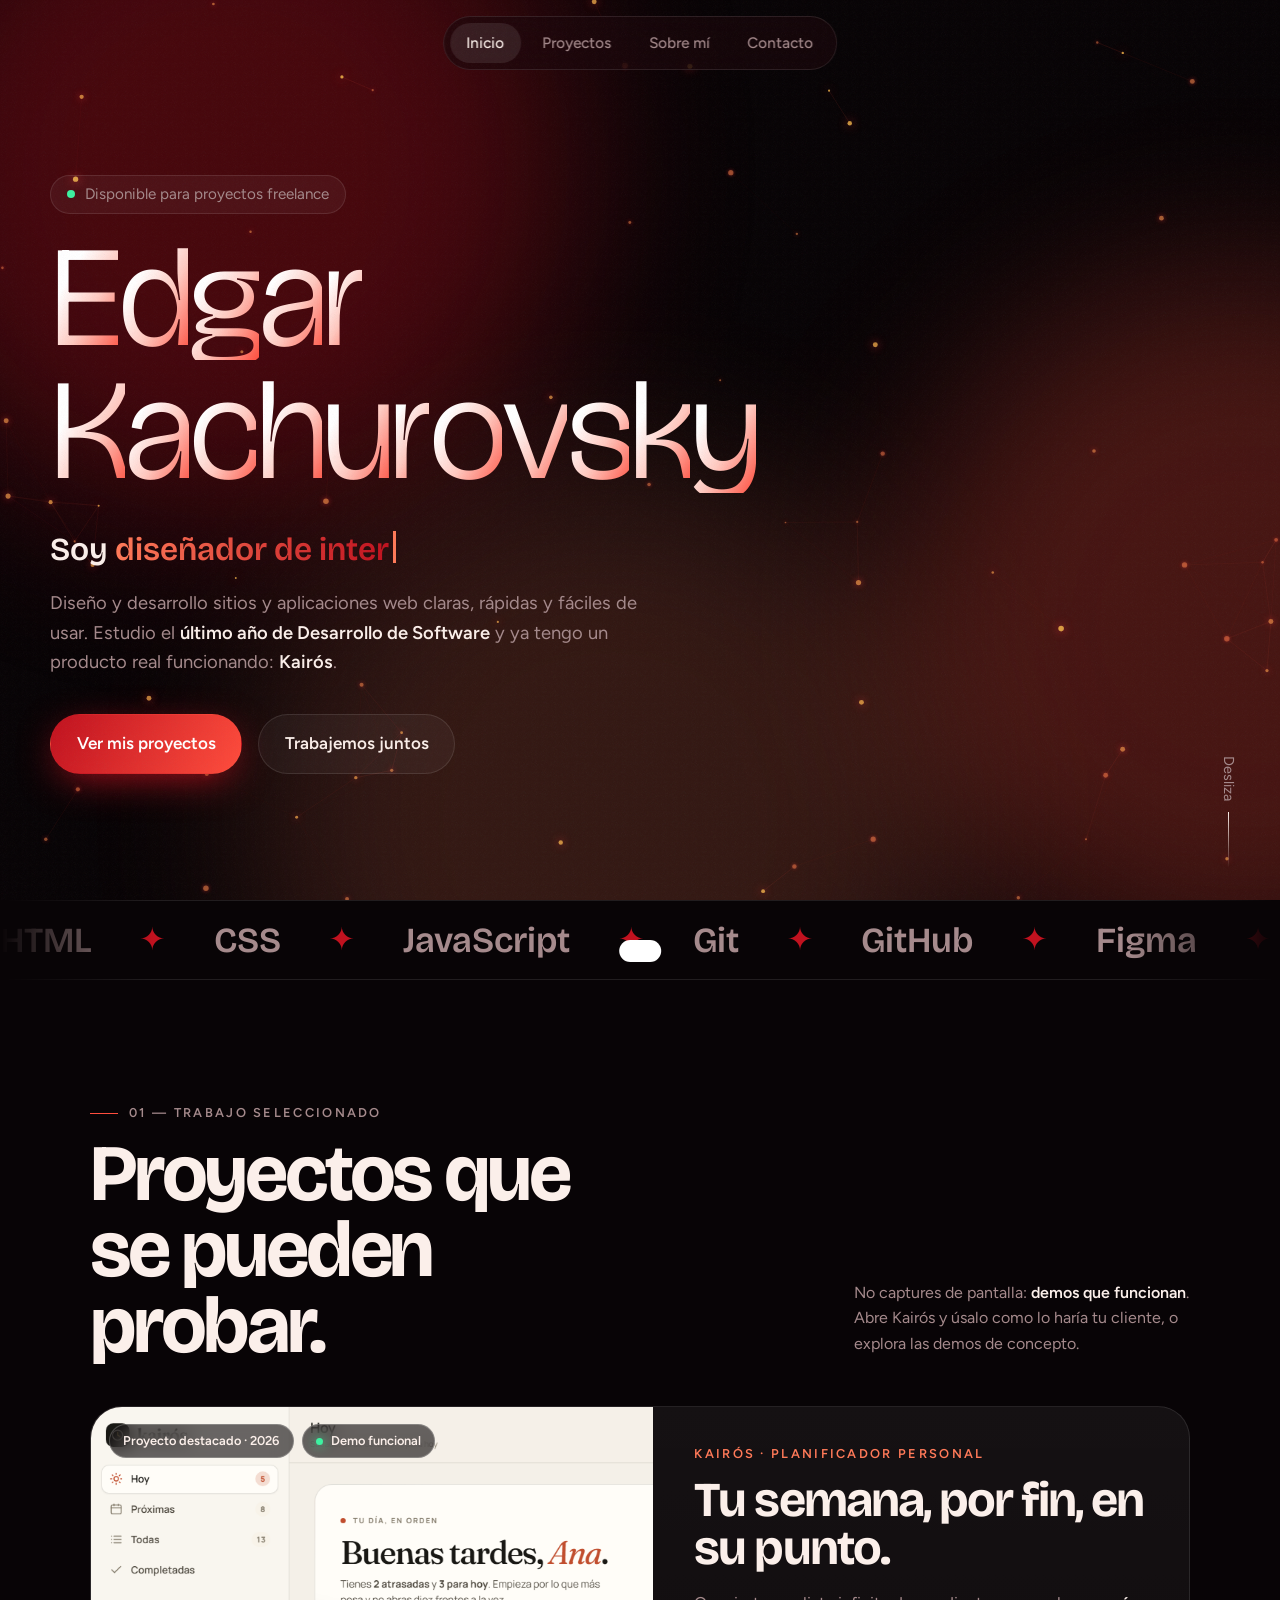
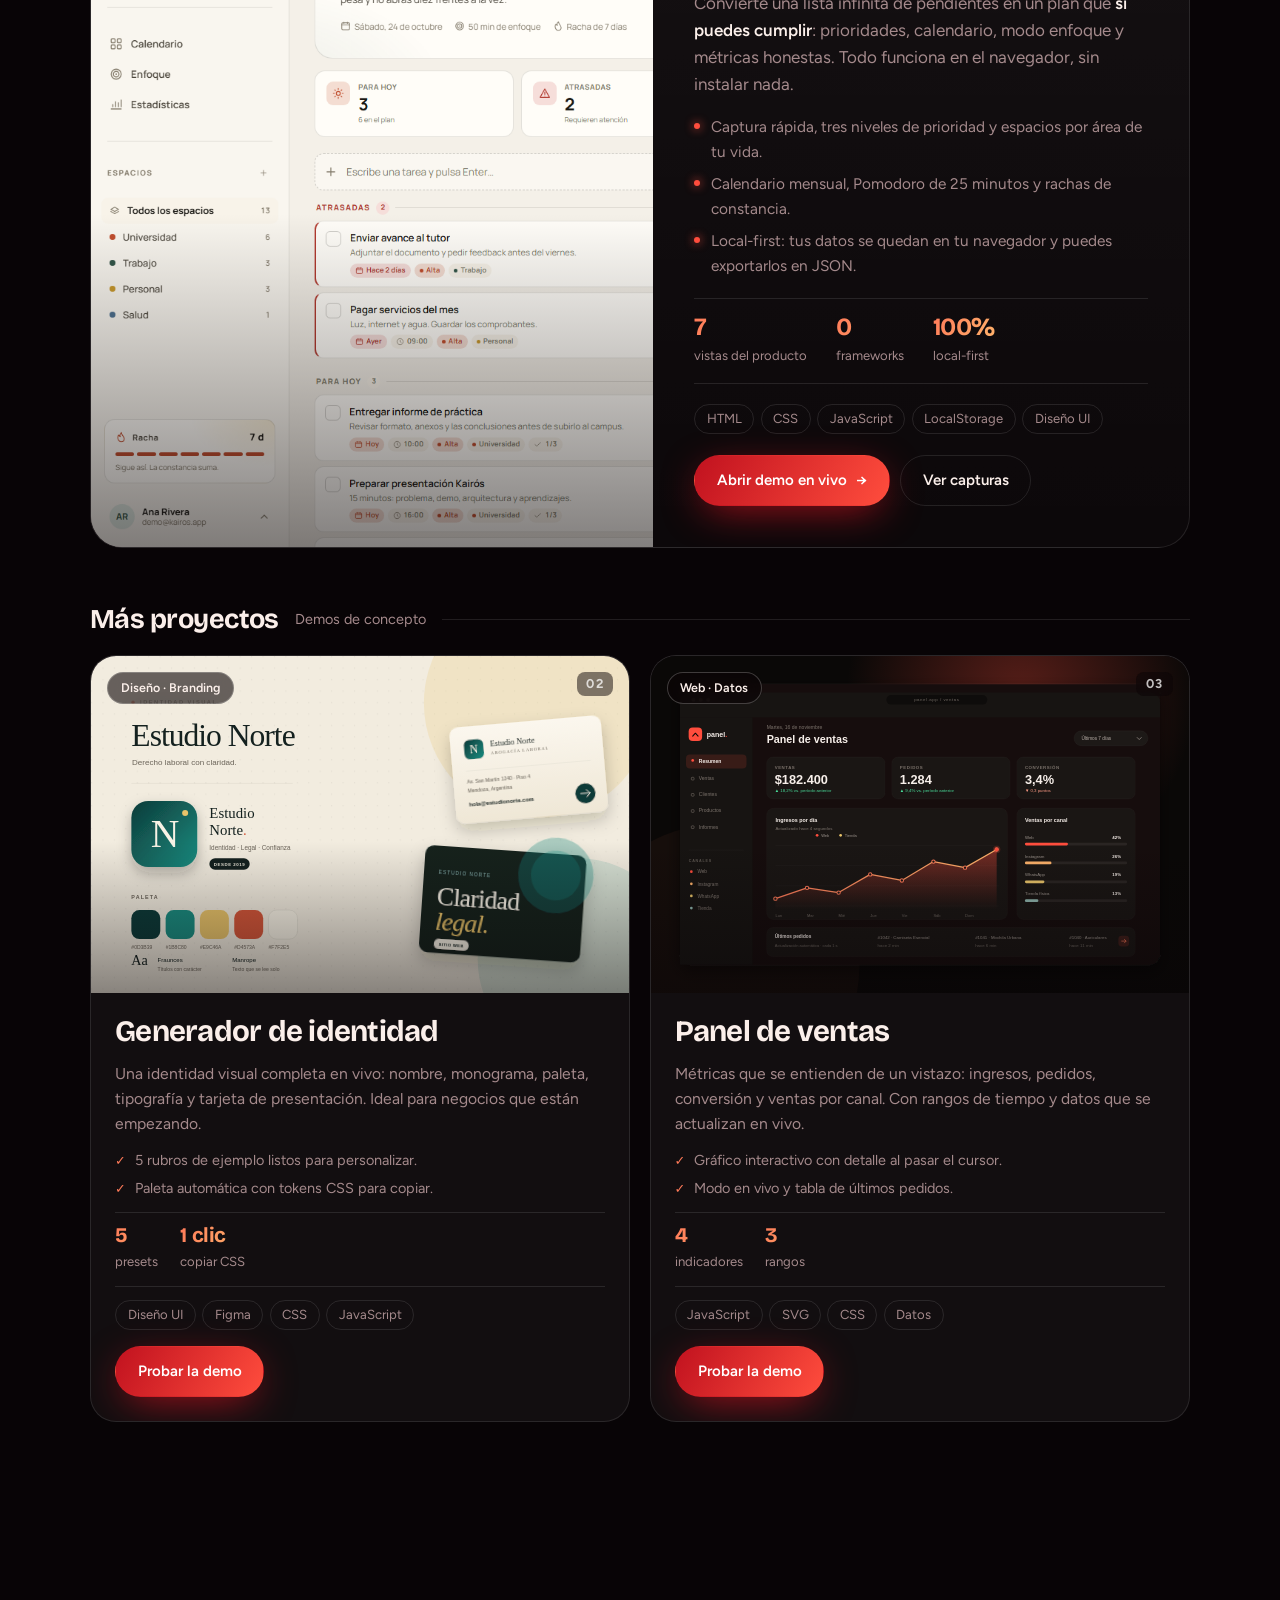
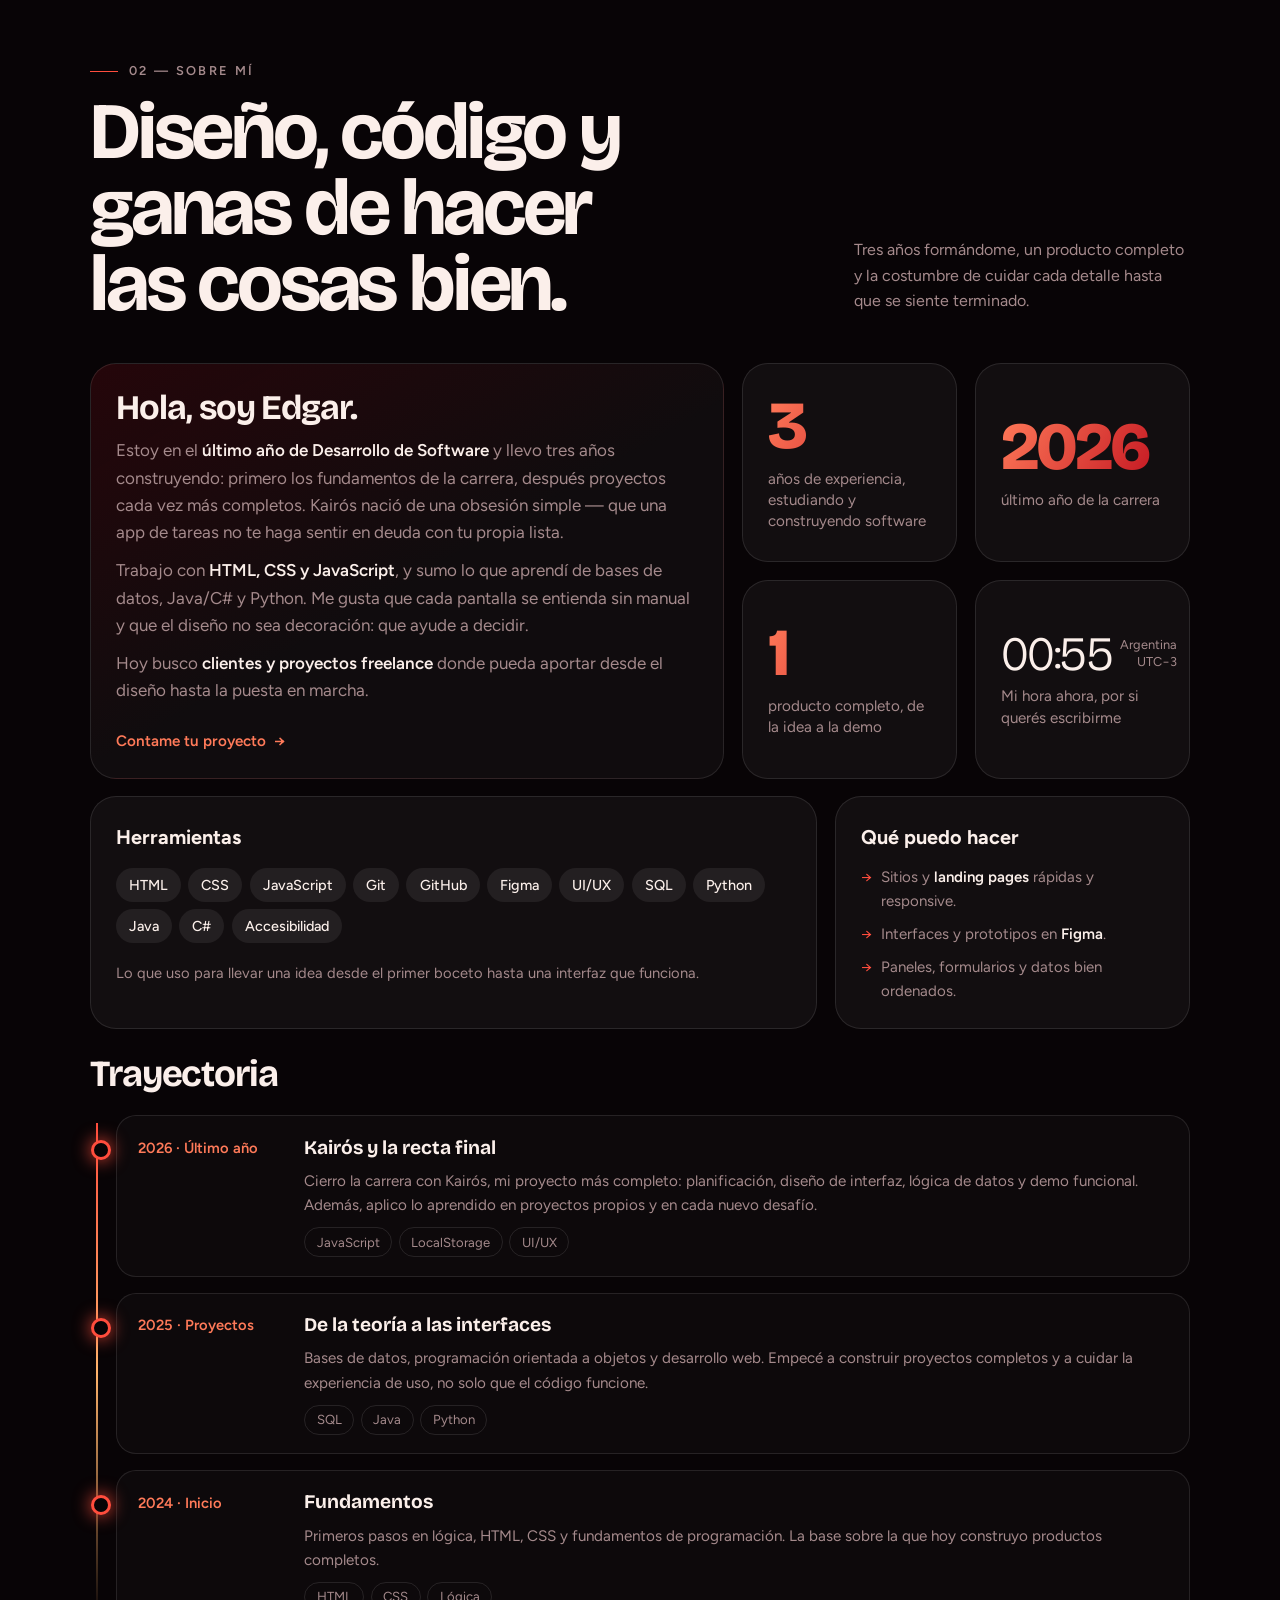
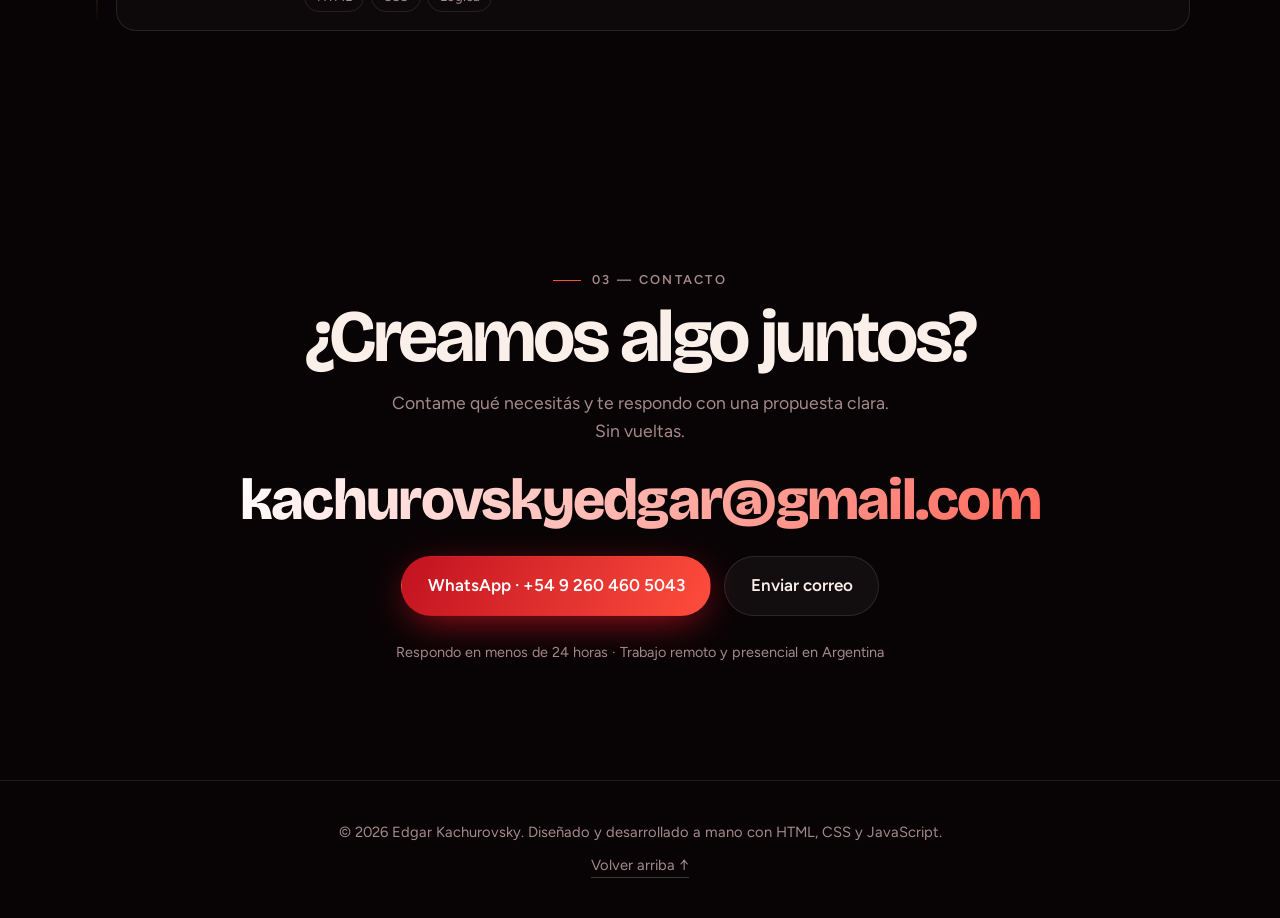
==== commit 2a13cab1: "Update index.html" ====
--- a/index.html
+++ b/index.html
@@ -536,7 +536,7 @@
     <div class="social rv">
       <a class="btn main mag" href="https://wa.me/5492604605043?text=Hola%20Edgar%2C%20vi%20tu%20portafolio%20y%20quiero%20hablar%20contigo" target="_blank" rel="noopener">WhatsApp · +54 9 260 460 5043</a>
       <a class="btn mag" href="mailto:kachurovskyedgar@gmail.com">Enviar correo</a>
-      <a class="btn mag" href="https://github.com/kachurovskyedgar" target="_blank" rel="noopener">GitHub</a>
+      
     </div>
     <p class="availability rv">Respondo en menos de 24 horas · Trabajo remoto y presencial en Argentina</p>
   </div></section>
